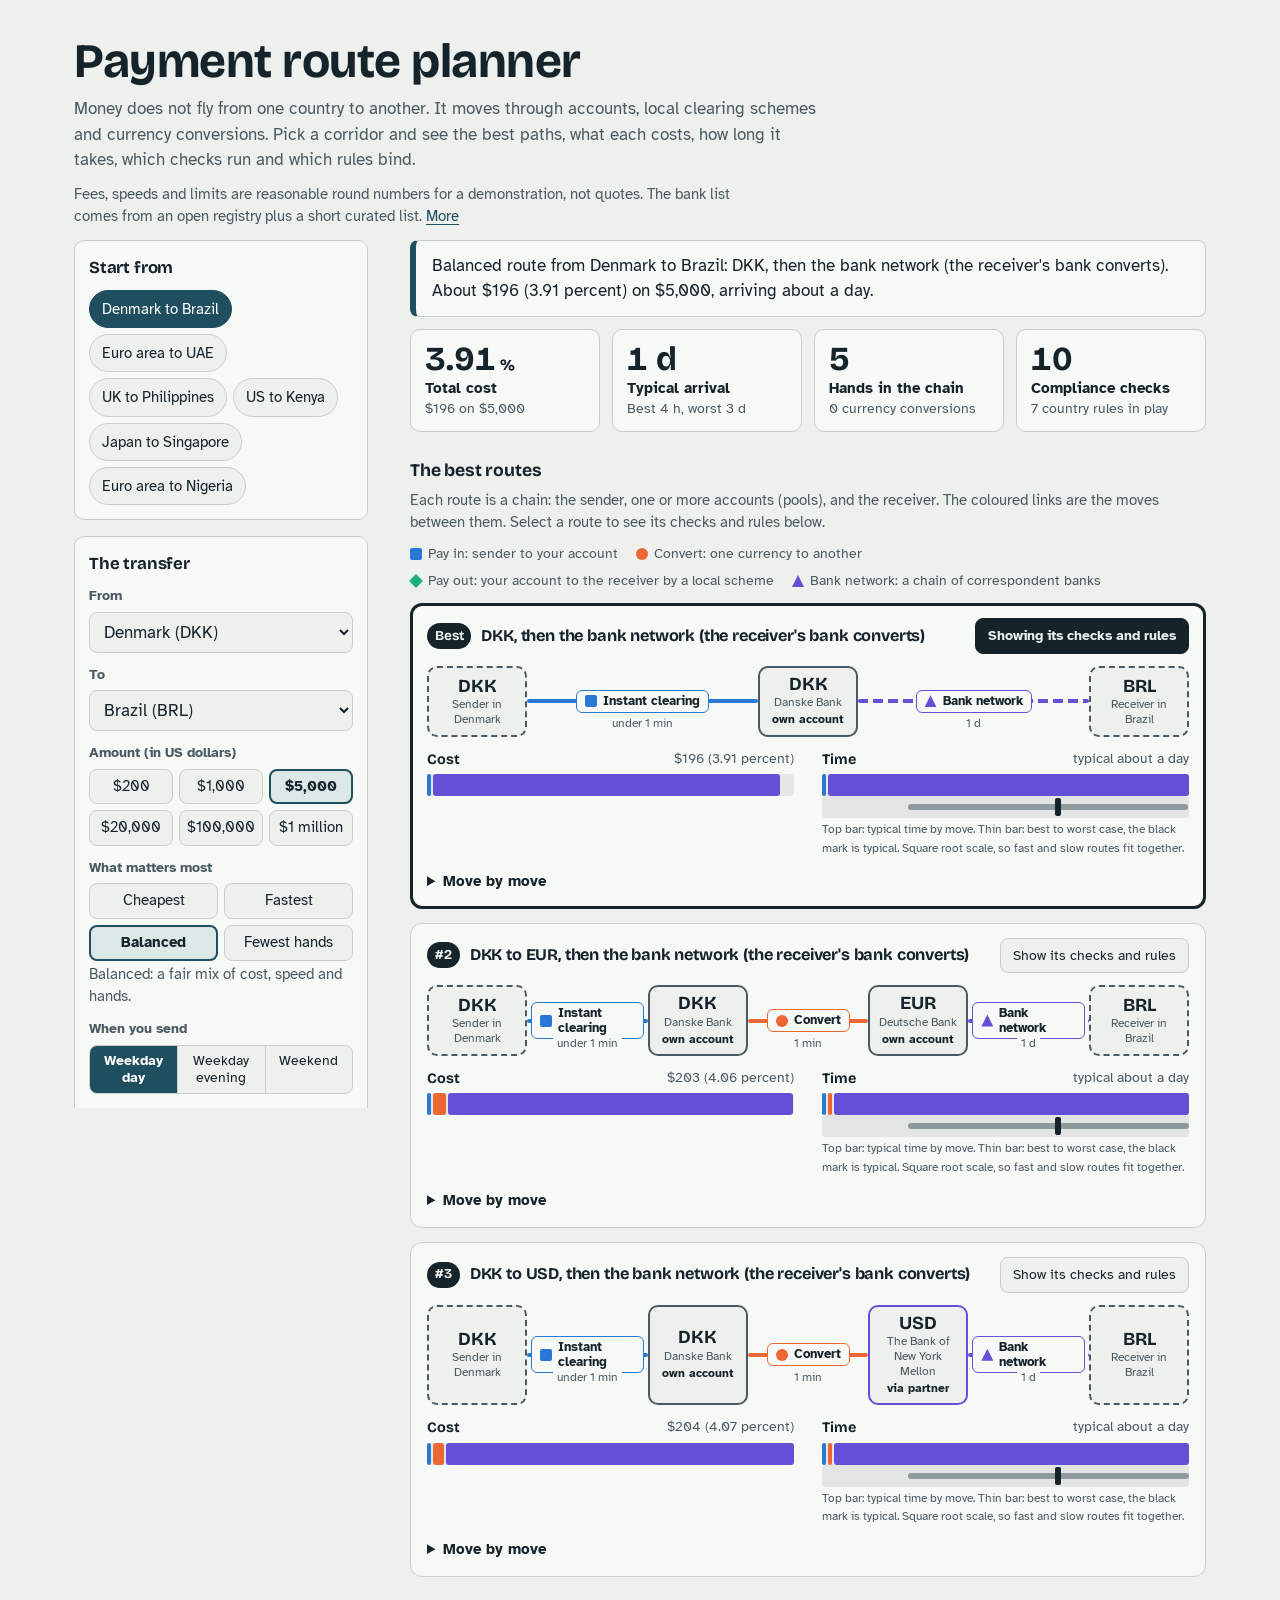
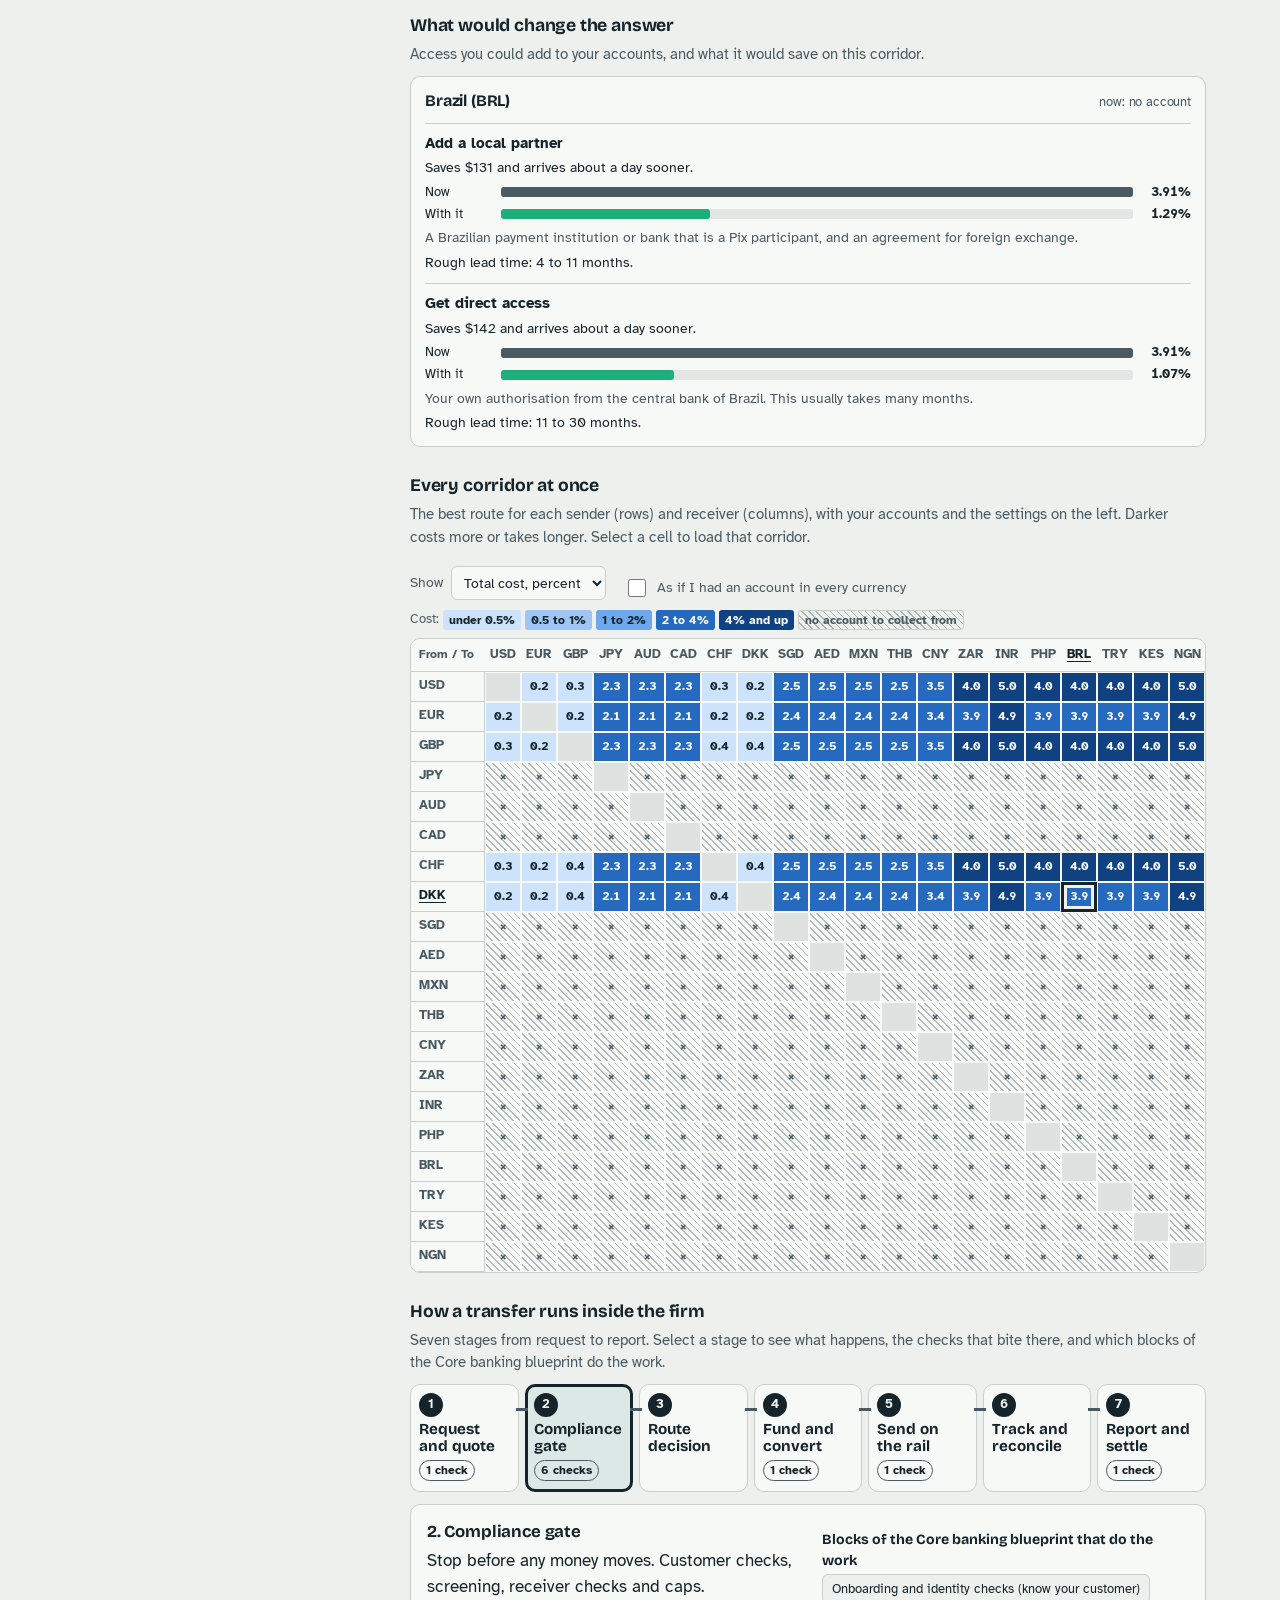
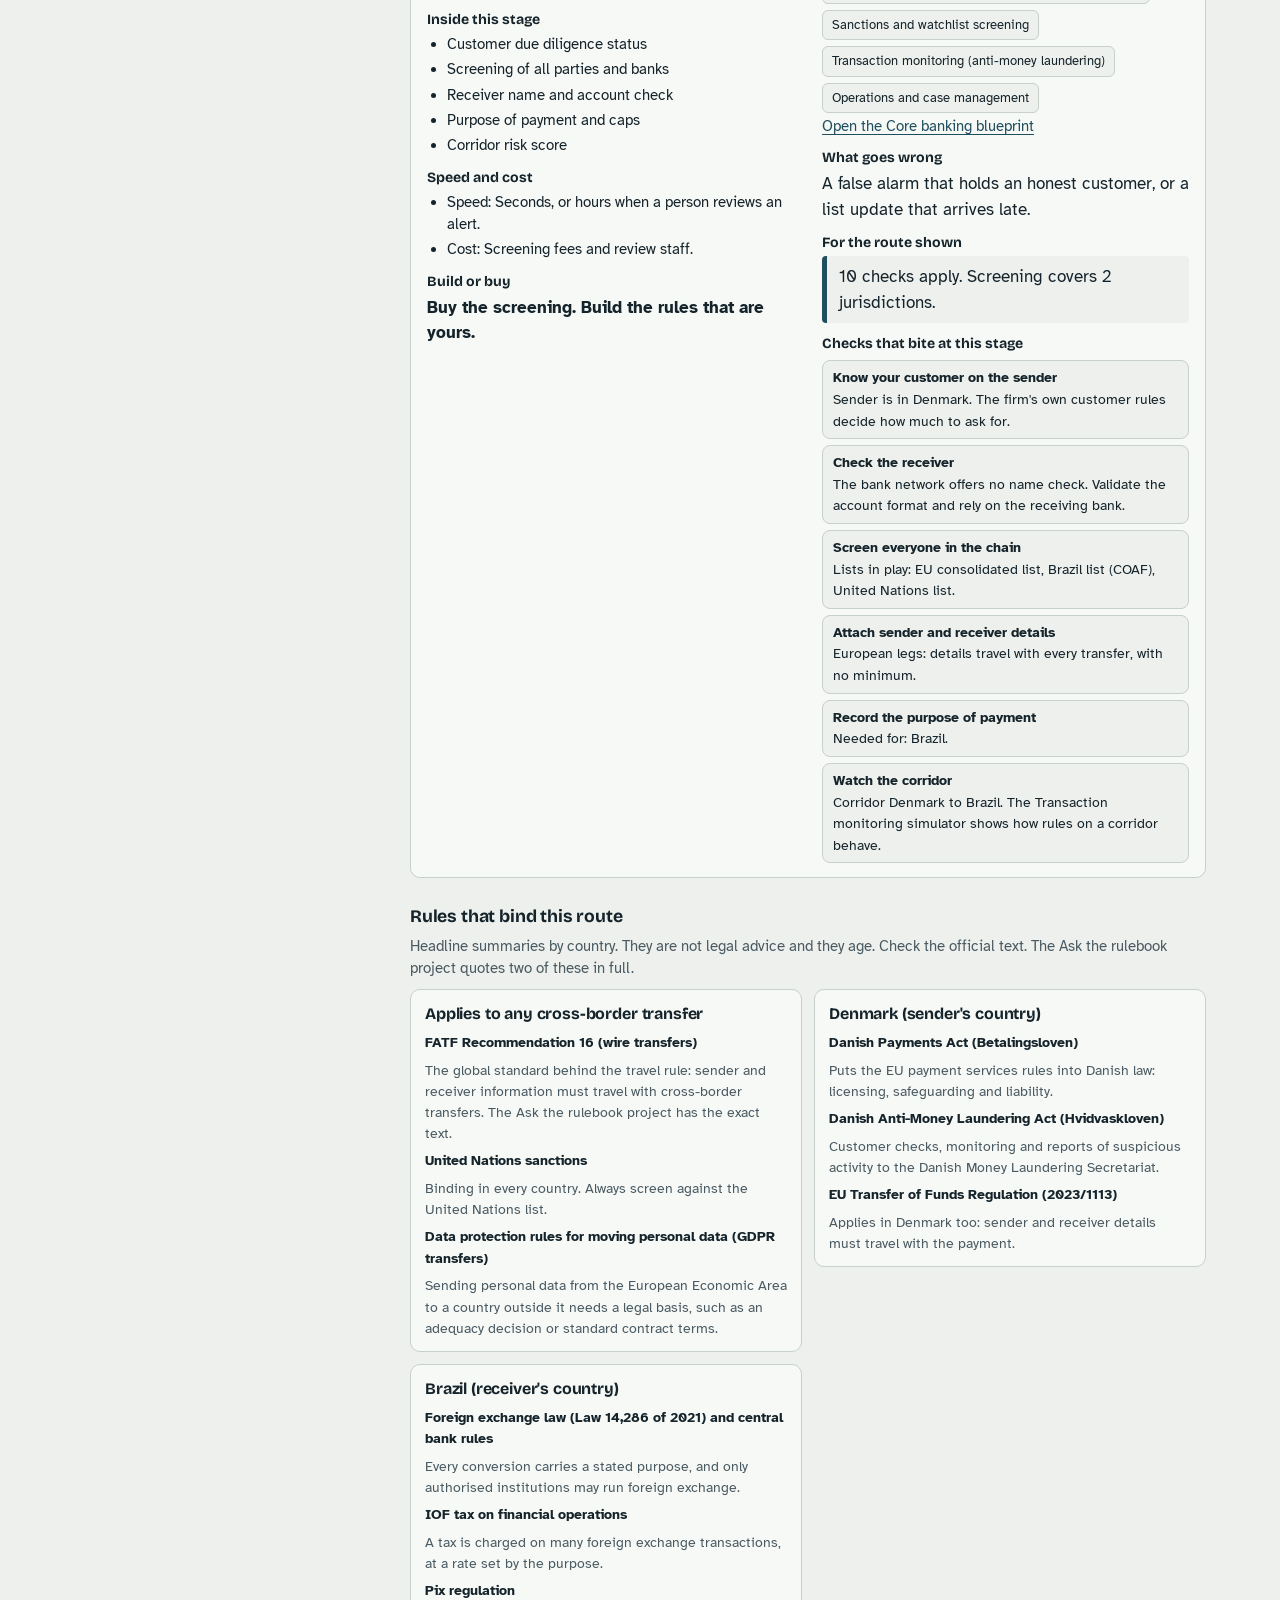
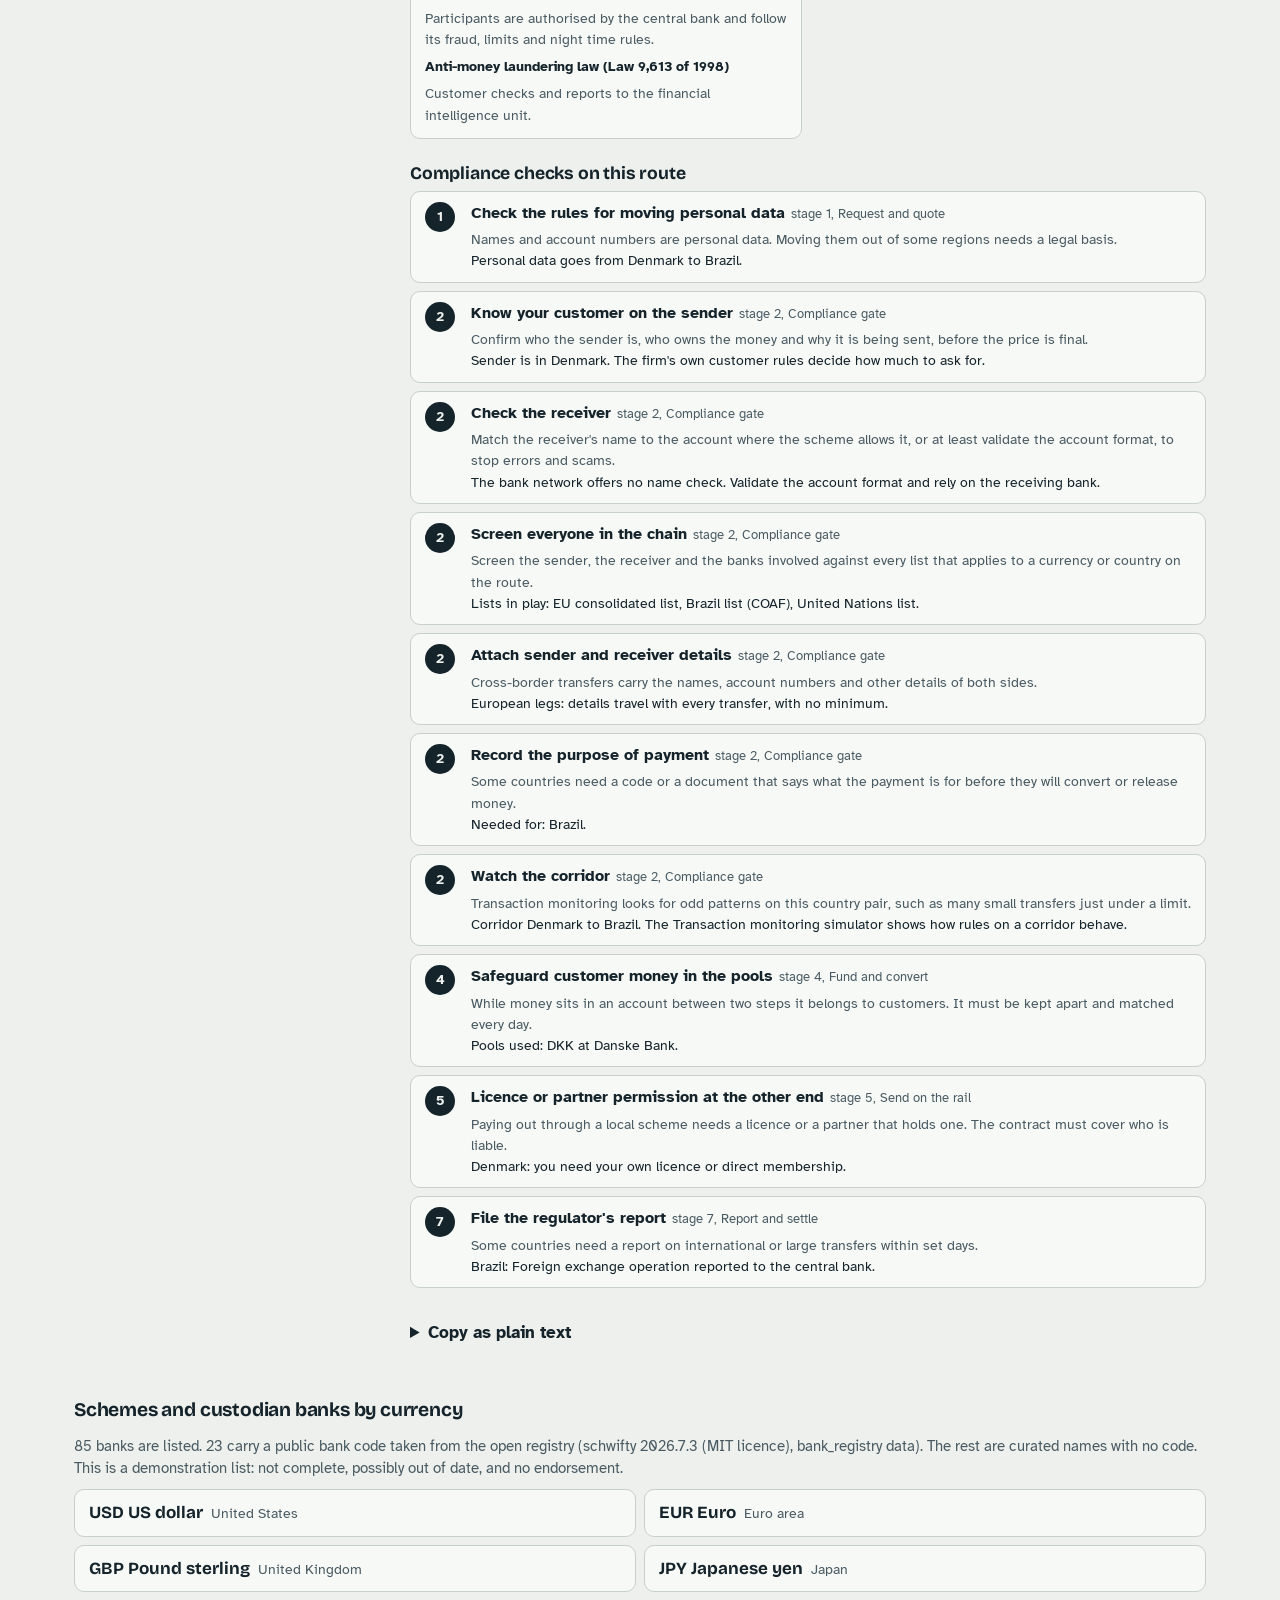
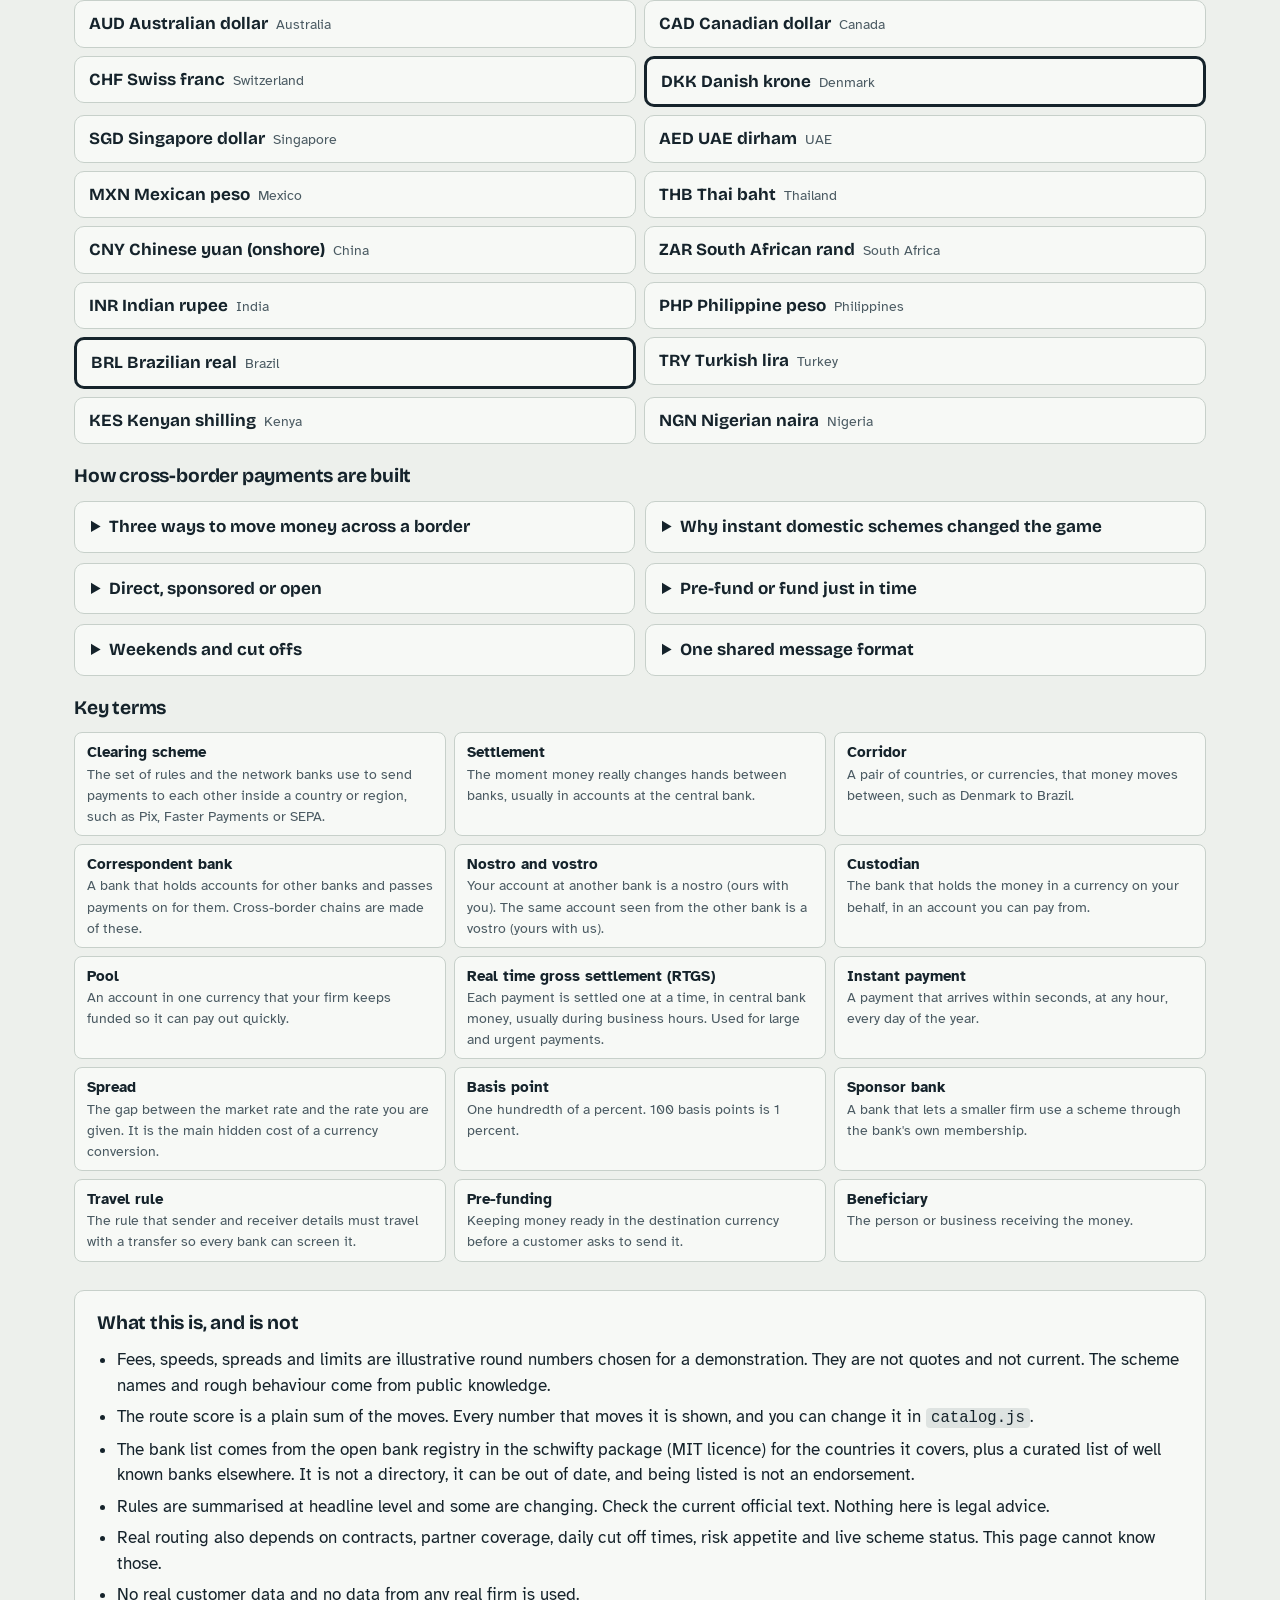
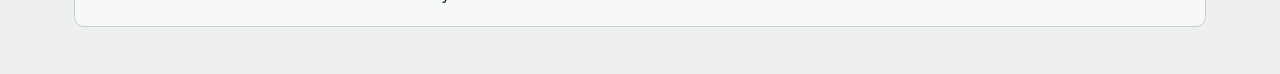
==== payment-route-planner/index.html @ add9e985 "Add payment route planner" ====
<!doctype html>
<html lang="en">
<head>
  <meta charset="utf-8">
  <meta name="viewport" content="width=device-width, initial-scale=1">
  <title>Payment route planner</title>
  <meta name="description" content="Pick a sender country, a receiver country, an amount and what matters most. See the shortest paths through local clearing schemes, custodian banks and currency conversions, with cost, speed, the compliance checks and the rules that bind each route.">
  <link rel="preconnect" href="https://fonts.googleapis.com">
  <link rel="preconnect" href="https://fonts.gstatic.com" crossorigin>
  <link rel="stylesheet" href="https://fonts.googleapis.com/css2?family=Atkinson+Hyperlegible:wght@400;700&family=Bricolage+Grotesque:opsz,wght@12..96,500;12..96,700&display=swap">
  <link rel="stylesheet" href="styles.css">
</head>
<body>
  <a class="skip" href="#results-heading">Skip to the results</a>

  <header class="masthead">
    <h1>Payment route planner</h1>
    <p>Money does not fly from one country to another. It moves through accounts, local clearing schemes and currency conversions. Pick a corridor and see the best paths, what each costs, how long it takes, which checks run and which rules bind.</p>
    <p class="how">Fees, speeds and limits are reasonable round numbers for a demonstration, not quotes. The bank list comes from an open registry plus a short curated list. <a href="#about">More</a></p>
  </header>

  <div class="layout">
    <aside class="controls" aria-label="Your choices">
      <section class="group">
        <h2>Start from</h2>
        <div id="corridors" class="presets"></div>
      </section>
      <section class="group">
        <h2>The transfer</h2>
        <div id="transfer"></div>
      </section>
      <section class="group">
        <h2>Your accounts</h2>
        <p class="hint">Which currencies your firm can hold, and how it reaches each local scheme.</p>
        <div id="footprints" class="presets"></div>
        <p id="footprint-note" class="hint"></p>
        <details class="edit-modes">
          <summary>Change accounts one by one</summary>
          <div id="modes"></div>
        </details>
      </section>
    </aside>

    <main class="results">
      <h2 id="results-heading" class="sr-only">Results</h2>

      <section class="summary" aria-label="Summary">
        <p id="headline" class="headline" aria-live="polite"></p>
        <div id="kpis" class="kpis"></div>
      </section>

      <section aria-label="Routes">
        <h3>The best routes</h3>
        <p class="hint">Each route is a chain: the sender, one or more accounts (pools), and the receiver. The coloured links are the moves between them. Select a route to see its checks and rules below.</p>
        <div id="legend" class="legend"></div>
        <div id="routes" class="routes"></div>
        <div id="excluded" class="hint"></div>
      </section>

      <section aria-label="What would change the answer">
        <h3>What would change the answer</h3>
        <p class="hint">Access you could add to your accounts, and what it would save on this corridor.</p>
        <div id="acquire" class="acquire"></div>
      </section>

      <section aria-label="Corridor heat map">
        <div class="heat-head">
          <div>
            <h3>Every corridor at once</h3>
            <p class="hint">The best route for each sender (rows) and receiver (columns), with your accounts and the settings on the left. Darker costs more or takes longer. Select a cell to load that corridor.</p>
          </div>
          <div class="heat-ctl">
            <label class="sortbox">Show
              <select id="metric">
                <option value="cost">Total cost, percent</option>
                <option value="time">Typical time</option>
              </select>
            </label>
            <label class="sortbox"><input type="checkbox" id="mx-all"> As if I had an account in every currency</label>
          </div>
        </div>
        <div class="ramp-legend" id="ramp-legend"></div>
        <div class="scroll"><table id="matrix" class="heat matrix"></table></div>
      </section>

      <section aria-label="Transfer flow blueprint">
        <h3>How a transfer runs inside the firm</h3>
        <p class="hint">Seven stages from request to report. Select a stage to see what happens, the checks that bite there, and which blocks of the Core banking blueprint do the work.</p>
        <div id="stages" class="stages"></div>
        <div id="stage-detail" class="stage-detail" aria-live="polite"></div>
      </section>

      <section aria-label="Rules and checks">
        <h3>Rules that bind this route</h3>
        <p class="hint">Headline summaries by country. They are not legal advice and they age. Check the official text. The Ask the rulebook project quotes two of these in full.</p>
        <div id="rules" class="rules"></div>
        <h3 class="spaced">Compliance checks on this route</h3>
        <div id="checks" class="checks"></div>
      </section>

      <section aria-label="Plain text version">
        <details class="export">
          <summary>Copy as plain text</summary>
          <textarea id="export" readonly rows="14" aria-label="Plain text version of the route"></textarea>
          <p><button id="copy" type="button">Copy</button> <span id="copy-status" role="status"></span></p>
        </details>
      </section>
    </main>
  </div>

  <section class="notes wrapper" aria-label="Reference">
    <h2>Schemes and custodian banks by currency</h2>
    <p class="hint" id="dir-hint"></p>
    <div id="directory" class="directory"></div>
    <h2>How cross-border payments are built</h2>
    <div id="notes" class="note-grid"></div>
    <h2>Key terms</h2>
    <dl id="glossary" class="glossary"></dl>
  </section>

  <section id="about" class="about wrapper" aria-label="About this page">
    <h2>What this is, and is not</h2>
    <ul>
      <li>Fees, speeds, spreads and limits are illustrative round numbers chosen for a demonstration. They are not quotes and not current. The scheme names and rough behaviour come from public knowledge.</li>
      <li>The route score is a plain sum of the moves. Every number that moves it is shown, and you can change it in <code>catalog.js</code>.</li>
      <li>The bank list comes from the open bank registry in the schwifty package (MIT licence) for the countries it covers, plus a curated list of well known banks elsewhere. It is not a directory, it can be out of date, and being listed is not an endorsement.</li>
      <li>Rules are summarised at headline level and some are changing. Check the current official text. Nothing here is legal advice.</li>
      <li>Real routing also depends on contracts, partner coverage, daily cut off times, risk appetite and live scheme status. This page cannot know those.</li>
      <li>No real customer data and no data from any real firm is used.</li>
    </ul>
  </section>

  <div id="tip" class="tip" role="tooltip" hidden></div>

  <script src="catalog.js"></script>
  <script src="banks.js"></script>
  <script src="router.js"></script>
  <script src="app.js"></script>
</body>
</html>
---- payment-route-planner/styles.css ----
:root {
  --paper: #edf0ec; --panel: #f7f9f6; --ink: #15232b; --ink-soft: #4a5a62; --rule: #c7d0ca;
  --accent: #1f4e5f; --accent-ink: #ffffff; --accent-tint: #dbe8e6; --focus: #0b5fff;
  /* the four kinds of move: the first, second, third and seventh slots of the reference palette */
  --l-in: #2a78d6; --l-fx: #eb6834; --l-out: #1baf7a; --l-swift: #6250d6;
  /* heat map: one blue ramp, with the text colour that reads on each step */
  --h0: transparent; --h1: #cde2fb; --h2: #9ec5f4; --h3: #6da7ec; --h4: #256abf; --h5: #104281;
  --on-h0: #4a5a62; --on-h1: #15232b; --on-h2: #15232b; --on-h3: #15232b; --on-h4: #ffffff; --on-h5: #ffffff;
  --font-head: "Bricolage Grotesque", "Segoe UI", system-ui, sans-serif;
  --font-body: "Atkinson Hyperlegible", "Segoe UI", system-ui, sans-serif;
  color-scheme: light dark;
}
@media (prefers-color-scheme: dark) {
  :root {
    --paper: #0f1a20; --panel: #16252d; --ink: #e6ede9; --ink-soft: #a5b4ba; --rule: #2c3f48;
    --accent: #7fc4d8; --accent-ink: #0f1a20; --accent-tint: #1d3640; --focus: #8db4ff;
    --l-in: #3987e5; --l-fx: #d95926; --l-out: #199e70; --l-swift: #9085e9;
    --h1: #0d366b; --h2: #184f95; --h3: #256abf; --h4: #3987e5; --h5: #6da7ec;
    --on-h0: #a5b4ba; --on-h1: #e6ede9; --on-h2: #e6ede9; --on-h3: #ffffff; --on-h4: #0f1a20; --on-h5: #0f1a20;
  }
}
* { box-sizing: border-box; }
html { -webkit-text-size-adjust: 100%; }
body { margin: 0; background: var(--paper); color: var(--ink); font-family: var(--font-body); font-size: 1.0625rem; line-height: 1.5; }
h1, h2, h3, h4 { font-family: var(--font-head); font-weight: 700; margin: 0; letter-spacing: -0.01em; }
h2 { font-size: 1.2rem; margin-bottom: 10px; }
h3 { font-size: 1.1rem; margin-bottom: 4px; }
h3.spaced { margin-top: 22px; }
h4 { font-size: 0.95rem; margin: 14px 0 4px; }
p { margin: 0; }
a { color: var(--accent); text-underline-offset: 3px; }
code { font-size: 0.92em; background: color-mix(in srgb, var(--ink-soft) 14%, transparent); padding: 1px 5px; border-radius: 4px; }
:focus-visible { outline: 3px solid var(--focus); outline-offset: 2px; }
.skip { position: absolute; left: 16px; top: -48px; background: var(--ink); color: var(--paper); padding: 8px 14px; border-radius: 4px; z-index: 20; }
.skip:focus { top: 12px; }
.sr-only { position: absolute; width: 1px; height: 1px; margin: -1px; padding: 0; overflow: hidden; clip: rect(0 0 0 0); white-space: nowrap; border: 0; }
.hint { color: var(--ink-soft); font-size: 0.93rem; margin: 2px 0 10px; }
button, select, input { font: inherit; }
button { cursor: pointer; }

.masthead { max-width: 1180px; margin: 0 auto; padding: 36px 24px 12px; }
.masthead h1 { font-size: clamp(2rem, 4.4vw, 3rem); line-height: 1.05; }
.masthead p { margin-top: 10px; max-width: 68ch; color: var(--ink-soft); }
.masthead .how { font-size: 0.93rem; }

.layout { max-width: 1180px; margin: 0 auto; padding: 0 24px 24px; display: grid; gap: 24px 36px; grid-template-columns: minmax(0, 1fr); }
@media (min-width: 980px) {
  .layout { grid-template-columns: 300px minmax(0, 1fr); align-items: start; }
  .controls { position: sticky; top: 16px; max-height: calc(100vh - 32px); overflow: auto; padding-right: 6px; }
}
.controls { display: grid; gap: 16px; }
.group { background: var(--panel); border: 1px solid var(--rule); border-radius: 10px; padding: 14px; }
.group h2 { font-size: 1.05rem; }

/* ---------- controls ---------- */
.presets { display: flex; flex-wrap: wrap; gap: 6px; }
.preset { padding: 7px 12px; border: 1px solid var(--rule); border-radius: 999px; background: var(--paper); color: var(--ink); font-size: 0.93rem; }
.preset:hover { border-color: var(--accent); }
.preset[aria-pressed="true"] { background: var(--accent); color: var(--accent-ink); border-color: var(--accent); }
.ctl-label { font-size: 0.85rem; font-weight: 700; color: var(--ink-soft); margin: 12px 0 5px; display: block; }
.ctl-label:first-child { margin-top: 0; }
.field { width: 100%; padding: 8px 10px; border: 1px solid var(--rule); border-radius: 8px; background: var(--paper); color: var(--ink); }
.tiles { display: grid; grid-template-columns: repeat(3, minmax(0, 1fr)); gap: 6px; }
.tiles.two { grid-template-columns: repeat(2, minmax(0, 1fr)); }
.tile { padding: 8px 6px; border: 1px solid var(--rule); border-radius: 8px; background: var(--paper); color: var(--ink); text-align: center; font-size: 0.92rem; line-height: 1.2; }
.tile:hover { border-color: var(--accent); }
.tile[aria-pressed="true"] { background: var(--accent-tint); border: 2px solid var(--accent); padding: 7px 5px; font-weight: 700; }
.seg { display: grid; grid-auto-flow: column; grid-auto-columns: 1fr; border: 1px solid var(--rule); border-radius: 8px; overflow: hidden; background: var(--paper); }
.seg label { position: relative; }
.seg input { position: absolute; opacity: 0; inset: 0; margin: 0; cursor: pointer; }
.seg span { display: block; padding: 7px 4px; text-align: center; font-size: 0.88rem; line-height: 1.2; border-left: 1px solid var(--rule); height: 100%; }
.seg label:first-child span { border-left: 0; }
.seg input:checked + span { background: var(--accent); color: var(--accent-ink); font-weight: 700; }
.seg input:focus-visible + span { outline: 3px solid var(--focus); outline-offset: -3px; }
.edit-modes { margin-top: 10px; }
.edit-modes summary { cursor: pointer; font-weight: 700; font-size: 0.92rem; padding: 4px 0; }
.moderow { display: grid; grid-template-columns: 52px minmax(0, 1fr); gap: 8px; align-items: center; margin-top: 6px; }
.moderow b { font-size: 0.9rem; }
.moderow .seg span { padding: 5px 2px; font-size: 0.8rem; }

/* ---------- summary ---------- */
.results { display: grid; gap: 26px; min-width: 0; grid-template-columns: minmax(0, 1fr); }
.headline { background: var(--panel); border: 1px solid var(--rule); border-left: 6px solid var(--accent); border-radius: 8px; padding: 12px 16px; }
.kpis { display: grid; gap: 12px; margin-top: 12px; grid-template-columns: repeat(2, minmax(0, 1fr)); }
@media (min-width: 760px) { .kpis { grid-template-columns: repeat(4, minmax(0, 1fr)); } }
.kpi { background: var(--panel); border: 1px solid var(--rule); border-radius: 10px; padding: 12px 14px; min-width: 0; }
.kpi .big { font-family: var(--font-head); font-weight: 700; font-size: 2.1rem; line-height: 1.05; font-variant-numeric: tabular-nums; overflow-wrap: anywhere; }
.kpi .big small { font-size: 0.95rem; font-weight: 700; }
.kpi .lab { font-weight: 700; font-size: 0.92rem; }
.kpi .sub { color: var(--ink-soft); font-size: 0.85rem; }

/* ---------- shapes and legend ---------- */
.shape { display: inline-block; width: 12px; height: 12px; flex: none; background: var(--rc); }
.k-payin { --rc: var(--l-in); } .k-payin .shape { border-radius: 2px; }
.k-fx { --rc: var(--l-fx); } .k-fx .shape { border-radius: 50%; }
.k-payout { --rc: var(--l-out); } .k-payout .shape { transform: rotate(45deg) scale(0.82); }
.k-swift { --rc: var(--l-swift); } .k-swift .shape { clip-path: polygon(50% 0, 100% 100%, 0 100%); }
.legend { display: flex; flex-wrap: wrap; gap: 6px 18px; font-size: 0.88rem; color: var(--ink-soft); margin-bottom: 12px; }
.legend span { display: inline-flex; align-items: center; gap: 6px; }

/* ---------- route cards ---------- */
.routes { display: grid; gap: 14px; }
.route { background: var(--panel); border: 1px solid var(--rule); border-radius: 12px; padding: 14px 16px 16px; display: grid; gap: 12px; min-width: 0; }
.route[data-sel="true"] { border: 3px solid var(--ink); padding: 12px 14px 14px; }
.route-head { display: flex; flex-wrap: wrap; gap: 8px 12px; align-items: center; justify-content: space-between; }
.route-head h4 { margin: 0; font-size: 1.02rem; display: flex; align-items: center; gap: 10px; flex-wrap: wrap; }
.rank { display: inline-grid; place-items: center; min-width: 26px; height: 26px; padding: 0 8px; border-radius: 13px; background: var(--ink); color: var(--paper); font-size: 0.85rem; font-weight: 700; }
.pick { padding: 6px 12px; border: 1px solid var(--rule); border-radius: 8px; background: var(--paper); color: var(--ink); font-size: 0.9rem; }
.pick[aria-pressed="true"] { background: var(--ink); color: var(--paper); border-color: var(--ink); font-weight: 700; }

.chain { list-style: none; margin: 0; padding: 0; display: flex; align-items: stretch; gap: 0; }
.chain > li { min-width: 0; }
.node { flex: none; width: 100px; border: 2px solid var(--ink-soft); border-radius: 10px; background: var(--paper); padding: 6px 8px; display: grid; gap: 1px; align-content: center; text-align: center; }
.node b { font-family: var(--font-head); font-size: 1.15rem; line-height: 1.1; }
.node span { font-size: 0.78rem; color: var(--ink-soft); line-height: 1.2; overflow-wrap: anywhere; }
.node em { font-style: normal; font-size: 0.72rem; font-weight: 700; }
.node.end { border-style: dashed; }
.node.hold.partner { border-color: var(--l-swift); }
.link { flex: 1 1 0; min-width: 104px; display: grid; align-content: center; justify-items: center; gap: 2px; padding: 0 4px; position: relative; text-align: center; }
.link::before { content: ""; position: absolute; left: 0; right: 0; top: 50%; height: 4px; margin-top: -2px; background: var(--rc); border-radius: 2px; }
.link .tag { position: relative; z-index: 1; display: inline-flex; align-items: center; gap: 6px; padding: 3px 8px; border-radius: 6px; font-size: 0.8rem; font-weight: 700; line-height: 1.15; border: 1px solid var(--rc); background: var(--panel); max-width: 100%; text-align: left; }
.link .when { position: absolute; z-index: 1; top: calc(50% + 14px); font-size: 0.74rem; color: var(--ink-soft); background: var(--panel); padding: 0 4px; border-radius: 3px; white-space: nowrap; }
.chain.dense .node { width: 84px; padding: 6px 3px; }
.chain.dense .node b { font-size: 1.05rem; }
.chain.dense .link { min-width: 84px; padding: 0 2px; }
.chain.dense .link .tag { font-size: 0.72rem; padding: 3px 5px; gap: 4px; }
.link.k-swift::before { background: repeating-linear-gradient(90deg, var(--rc) 0 10px, transparent 10px 15px); }
@media (max-width: 760px) {
  .chain { flex-direction: column; align-items: stretch; }
  .node { width: auto; }
  .link { min-height: 56px; padding: 6px 0; }
  .link::before { left: 50%; right: auto; top: 0; bottom: 0; width: 4px; height: auto; margin: 0 0 0 -2px; }
  .link.k-swift::before { background: repeating-linear-gradient(180deg, var(--rc) 0 10px, transparent 10px 15px); }
  .link .when { position: relative; top: auto; margin-top: 2px; }
}

.measures { display: grid; gap: 12px 28px; grid-template-columns: minmax(0, 1fr); }
@media (min-width: 760px) { .measures { grid-template-columns: minmax(0, 1fr) minmax(0, 1fr); } }
.measure h5 { margin: 0 0 4px; font-family: var(--font-head); font-size: 0.9rem; display: flex; justify-content: space-between; gap: 8px; flex-wrap: wrap; }
.measure h5 span { font-family: var(--font-body); font-weight: 400; color: var(--ink-soft); font-size: 0.85rem; }
.stack { display: flex; gap: 2px; height: 22px; }
.stack i { display: block; min-width: 4px; background: var(--rc); border-radius: 3px; }
.stack-wrap { background: color-mix(in srgb, var(--ink-soft) 12%, transparent); border-radius: 4px; padding: 0; }
.range { position: relative; height: 22px; background: color-mix(in srgb, var(--ink-soft) 12%, transparent); border-radius: 4px; }
.range .span { position: absolute; top: 8px; height: 6px; border-radius: 3px; background: color-mix(in srgb, var(--ink-soft) 55%, transparent); }
.range .typ { position: absolute; top: 2px; width: 6px; height: 18px; margin-left: -3px; border-radius: 2px; background: var(--ink); }
.scale-note { font-size: 0.78rem; color: var(--ink-soft); margin-top: 2px; }
.tips { margin: 0; font-size: 0.92rem; color: var(--ink); padding: 8px 12px; border-left: 5px solid var(--l-out); background: var(--paper); border-radius: 4px; }
.route details summary { cursor: pointer; font-weight: 700; font-size: 0.92rem; }
table.legs { border-collapse: collapse; width: 100%; font-size: 0.9rem; margin-top: 8px; }
table.legs th { text-align: left; font-size: 0.78rem; color: var(--ink-soft); padding: 4px 8px 4px 0; border-bottom: 1px solid var(--rule); }
table.legs td { padding: 6px 8px 6px 0; border-bottom: 1px solid var(--rule); vertical-align: top; }
table.legs td.n { text-align: right; font-variant-numeric: tabular-nums; white-space: nowrap; }
.legs-wrap { overflow-x: auto; }

/* ---------- acquire ---------- */
.acquire { display: grid; gap: 12px; }
@media (min-width: 700px) { .acquire { grid-template-columns: repeat(auto-fit, minmax(290px, 1fr)); align-items: start; } }
.acq { background: var(--panel); border: 1px solid var(--rule); border-radius: 10px; padding: 12px 14px; display: grid; gap: 10px; min-width: 0; }
.acq h4 { margin: 0; font-size: 1rem; display: flex; gap: 8px; align-items: baseline; justify-content: space-between; flex-wrap: wrap; }
.acq h4 small { font-family: var(--font-body); font-weight: 400; color: var(--ink-soft); font-size: 0.82rem; }
.opt { border-top: 1px solid var(--rule); padding-top: 8px; display: grid; gap: 4px; }
.opt .what { font-weight: 700; font-size: 0.93rem; }
.opt .need { font-size: 0.86rem; color: var(--ink-soft); }
.opt .when-lead { font-size: 0.86rem; }
.vs-bars { display: grid; gap: 3px; }
.vs-bars div { display: grid; grid-template-columns: 70px minmax(0, 1fr) 52px; gap: 6px; align-items: center; font-size: 0.8rem; }
.vs-bars .t { display: block; height: 10px; background: color-mix(in srgb, var(--ink-soft) 12%, transparent); border-radius: 3px; }
.vs-bars .f { display: block; height: 100%; border-radius: 3px; background: var(--ink-soft); min-width: 3px; }
.vs-bars .f.new { background: var(--l-out); }
.vs-bars b { font-variant-numeric: tabular-nums; text-align: right; }
.acq-none { color: var(--ink-soft); }

/* ---------- matrix heat map ---------- */
.heat-head { display: flex; flex-wrap: wrap; justify-content: space-between; align-items: end; gap: 8px 16px; }
.heat-ctl { display: flex; flex-wrap: wrap; gap: 0 18px; align-items: end; }
.sortbox { font-size: 0.9rem; color: var(--ink-soft); display: flex; align-items: center; gap: 8px; margin-bottom: 10px; }
.sortbox input { width: 18px; height: 18px; accent-color: var(--accent); }
.sortbox select { padding: 6px 8px; border: 1px solid var(--rule); border-radius: 6px; background: var(--panel); color: var(--ink); }
.ramp-legend { display: flex; align-items: center; gap: 4px; font-size: 0.82rem; color: var(--ink-soft); margin-bottom: 8px; flex-wrap: wrap; }
.ramp-legend i { display: inline-flex; min-width: 54px; height: 20px; padding: 0 6px; border-radius: 3px; align-items: center; justify-content: center; font-style: normal; font-weight: 700; font-size: 0.76rem; }
.ramp-legend i.r1 { background: var(--h1); color: var(--on-h1); } .ramp-legend i.r2 { background: var(--h2); color: var(--on-h2); }
.ramp-legend i.r3 { background: var(--h3); color: var(--on-h3); } .ramp-legend i.r4 { background: var(--h4); color: var(--on-h4); }
.ramp-legend i.r5 { background: var(--h5); color: var(--on-h5); }
.ramp-legend i.na { background: repeating-linear-gradient(45deg, transparent 0 4px, color-mix(in srgb, var(--ink-soft) 40%, transparent) 4px 5px); border: 1px solid var(--rule); color: var(--ink-soft); }
.scroll { overflow-x: auto; border: 1px solid var(--rule); border-radius: 10px; background: var(--panel); }
table.heat { border-collapse: separate; border-spacing: 0; width: 100%; font-size: 0.82rem; }
table.matrix th { padding: 6px 2px; font-weight: 700; color: var(--ink-soft); text-align: center; background: var(--panel); border-bottom: 1px solid var(--rule); position: sticky; top: 0; z-index: 2; }
table.matrix th.corner { text-align: left; padding-left: 8px; font-size: 0.72rem; left: 0; z-index: 3; min-width: 70px; }
table.matrix th.row { position: sticky; left: 0; z-index: 1; text-align: left; padding: 0 8px; border-bottom: 1px solid var(--rule); border-right: 1px solid var(--rule); top: auto; }
table.matrix th.on, table.matrix th.row.on { color: var(--ink); text-decoration: underline; text-underline-offset: 3px; }
.mcell { width: 36px; min-width: 36px; height: 30px; padding: 0; text-align: center; font-weight: 700; font-variant-numeric: tabular-nums; border: 1px solid var(--panel); cursor: pointer; font-size: 0.78rem; }
.mcell.r1 { background: var(--h1); color: var(--on-h1); } .mcell.r2 { background: var(--h2); color: var(--on-h2); }
.mcell.r3 { background: var(--h3); color: var(--on-h3); } .mcell.r4 { background: var(--h4); color: var(--on-h4); }
.mcell.r5 { background: var(--h5); color: var(--on-h5); }
.mcell.na { background: repeating-linear-gradient(45deg, transparent 0 4px, color-mix(in srgb, var(--ink-soft) 40%, transparent) 4px 5px); color: var(--ink-soft); cursor: pointer; }
.mcell.same { background: color-mix(in srgb, var(--ink-soft) 14%, transparent); cursor: default; }
.mcell:hover:not(.same) { outline: 2px solid var(--ink); outline-offset: -2px; }
.mcell.picked { outline: 3px solid var(--ink); outline-offset: -3px; box-shadow: inset 0 0 0 5px var(--paper); }

/* ---------- transfer flow ---------- */
.stages { list-style: none; margin: 0; padding: 0; display: grid; gap: 8px; grid-template-columns: repeat(2, minmax(0, 1fr)); position: relative; }
@media (min-width: 760px) { .stages { grid-template-columns: repeat(7, minmax(0, 1fr)); gap: 6px; } }
.stage { position: relative; }
@media (min-width: 760px) { .stage::after { content: ""; position: absolute; top: 24px; right: -9px; width: 12px; height: 3px; background: var(--ink-soft); z-index: 2; } .stage:last-child::after { display: none; } }
.stage button { width: 100%; height: 100%; text-align: left; padding: 8px 8px 10px; border: 1px solid var(--rule); border-radius: 10px; background: var(--panel); color: var(--ink); display: grid; gap: 4px; align-content: start; }
.stage button:hover { border-color: var(--accent); }
.stage button[aria-pressed="true"] { border: 3px solid var(--ink); padding: 6px 6px 8px; background: var(--accent-tint); }
.stage .n { width: 24px; height: 24px; border-radius: 50%; background: var(--ink); color: var(--paper); display: grid; place-items: center; font-weight: 700; font-size: 0.82rem; }
.stage b { font-family: var(--font-head); font-size: 0.95rem; line-height: 1.15; }
.stage .cnt { display: flex; gap: 4px; flex-wrap: wrap; }
.stage .cnt i { font-style: normal; font-size: 0.72rem; font-weight: 700; padding: 1px 6px; border-radius: 999px; border: 1px solid var(--ink-soft); }
.stage-detail { margin-top: 12px; background: var(--panel); border: 1px solid var(--rule); border-radius: 10px; padding: 14px 16px; display: grid; gap: 14px 28px; }
@media (min-width: 860px) { .stage-detail { grid-template-columns: minmax(0, 1fr) minmax(0, 1fr); } }
.stage-detail h4 { margin: 0 0 4px; font-size: 1.05rem; }
.stage-detail h5 { margin: 10px 0 3px; font-family: var(--font-head); font-size: 0.88rem; }
.stage-detail ul { margin: 0; padding-left: 20px; display: grid; gap: 3px; font-size: 0.93rem; }
.stage-detail .full { grid-column: 1 / -1; }
.forroute { padding: 8px 12px; border-left: 5px solid var(--accent); background: var(--paper); border-radius: 4px; }
.blocks { display: flex; flex-wrap: wrap; gap: 6px; }
.blk { display: inline-block; padding: 4px 9px; border-radius: 6px; border: 1px solid var(--rule); background: var(--paper); font-size: 0.84rem; }
.stance { font-weight: 700; }
.fails { color: var(--ink); }
.chk { margin-top: 6px; display: grid; gap: 6px; }
.chk div { font-size: 0.9rem; padding: 6px 10px; border: 1px solid var(--rule); border-radius: 8px; background: var(--paper); }
.chk b { display: block; }

/* ---------- rules and checks ---------- */
.rules { display: grid; gap: 12px; }
@media (min-width: 860px) { .rules { grid-template-columns: repeat(2, minmax(0, 1fr)); align-items: start; } }
.rule-card { background: var(--panel); border: 1px solid var(--rule); border-radius: 10px; padding: 12px 14px; }
.rule-card h4 { margin: 0 0 6px; font-size: 1rem; }
.rule-card dl { margin: 0; display: grid; gap: 6px; }
.rule-card dt { font-weight: 700; font-size: 0.9rem; }
.rule-card dd { margin: 0; color: var(--ink-soft); font-size: 0.88rem; }
.checks { display: grid; gap: 8px; }
.check { display: grid; grid-template-columns: 34px minmax(0, 1fr); gap: 4px 12px; background: var(--panel); border: 1px solid var(--rule); border-radius: 10px; padding: 10px 14px; }
.check .st { grid-row: 1 / span 2; width: 30px; height: 30px; border-radius: 50%; background: var(--ink); color: var(--paper); display: grid; place-items: center; font-weight: 700; font-size: 0.85rem; }
.check b { font-size: 0.97rem; }
.check .why { color: var(--ink-soft); font-size: 0.88rem; }
.check .detail { font-size: 0.9rem; }
.stagelab { font-weight: 400; color: var(--ink-soft); font-size: 0.8rem; margin-left: 6px; }

.export summary { cursor: pointer; font-weight: 700; padding: 6px 0; }
.export textarea { width: 100%; font: 0.9rem/1.45 ui-monospace, Menlo, Consolas, monospace; background: var(--panel); color: var(--ink); border: 1px solid var(--rule); border-radius: 8px; padding: 12px; }
.export button { padding: 8px 16px; border: 0; border-radius: 8px; background: var(--accent); color: var(--accent-ink); font-weight: 700; }

/* ---------- reference ---------- */
.wrapper { max-width: 1180px; margin: 0 auto; padding: 8px 24px 28px; }
.notes h2 { margin-top: 12px; }
.directory { display: grid; gap: 8px; margin-bottom: 18px; }
@media (min-width: 900px) { .directory { grid-template-columns: repeat(2, minmax(0, 1fr)); align-items: start; } }
details.cur { background: var(--panel); border: 1px solid var(--rule); border-radius: 10px; }
details.cur[data-focus="true"] { border: 3px solid var(--ink); }
details.cur summary { cursor: pointer; padding: 10px 14px; font-family: var(--font-head); font-weight: 700; display: flex; gap: 8px; align-items: baseline; flex-wrap: wrap; }
details.cur summary small { font-family: var(--font-body); font-weight: 400; color: var(--ink-soft); font-size: 0.85rem; }
.cur-body { padding: 0 14px 14px; display: grid; gap: 8px; }
.cur-body h5 { margin: 6px 0 2px; font-family: var(--font-head); font-size: 0.86rem; }
.banks { display: flex; flex-wrap: wrap; gap: 6px; }
.bank { display: inline-flex; gap: 6px; align-items: baseline; padding: 3px 8px; border-radius: 6px; border: 1px solid var(--rule); background: var(--paper); font-size: 0.84rem; }
.bank small { color: var(--ink-soft); font-size: 0.74rem; }
.bank.reg { border-color: var(--accent); }
.schemes { display: grid; gap: 6px; }
.scheme { display: grid; gap: 1px; padding: 6px 10px; border: 1px solid var(--rule); border-radius: 8px; background: var(--paper); font-size: 0.86rem; }
.scheme b { font-size: 0.9rem; }
.scheme .meta { color: var(--ink-soft); }
.kindtag { display: inline-block; padding: 0 6px; border-radius: 999px; border: 1px solid var(--ink-soft); font-size: 0.72rem; font-weight: 700; margin-right: 6px; }
.note-grid { display: grid; gap: 10px; margin-bottom: 18px; }
@media (min-width: 900px) { .note-grid { grid-template-columns: 1fr 1fr; align-items: start; } }
details.note { background: var(--panel); border: 1px solid var(--rule); border-radius: 10px; }
details.note summary { cursor: pointer; padding: 12px 16px; font-family: var(--font-head); font-weight: 700; }
details.note p { padding: 0 16px 14px; color: var(--ink-soft); font-size: 0.95rem; }
.glossary { display: grid; gap: 8px; margin: 8px 0 0; }
@media (min-width: 800px) { .glossary { grid-template-columns: 1fr 1fr 1fr; } }
.glossary div { background: var(--panel); border: 1px solid var(--rule); border-radius: 8px; padding: 8px 12px; }
.glossary dt { font-weight: 700; font-size: 0.93rem; }
.glossary dd { margin: 0; color: var(--ink-soft); font-size: 0.88rem; }
.about { background: var(--panel); border: 1px solid var(--rule); border-radius: 10px; margin: 0 auto 48px; max-width: 1132px; padding: 18px 22px; }
.about ul { margin: 0; padding-left: 20px; display: grid; gap: 6px; }
@media (max-width: 1179px) { .about { margin-left: 24px; margin-right: 24px; } }

/* ---------- tooltip ---------- */
.tip { position: fixed; z-index: 30; pointer-events: none; max-width: 270px; padding: 8px 10px; border-radius: 8px; background: var(--ink); color: var(--paper); font-size: 0.85rem; line-height: 1.3; box-shadow: 0 4px 14px rgba(0, 0, 0, 0.25); }
.tip strong { display: block; font-size: 1rem; }

@media (max-width: 640px) {
  .mcell { width: 36px; min-width: 36px; height: 30px; font-size: 0.7rem; }
  table.matrix th { font-size: 0.7rem; }
  table.matrix th.row, table.matrix th.corner { min-width: 44px; padding: 0 4px; }
  .vs-bars div { grid-template-columns: 60px minmax(0, 1fr) 46px; }
}
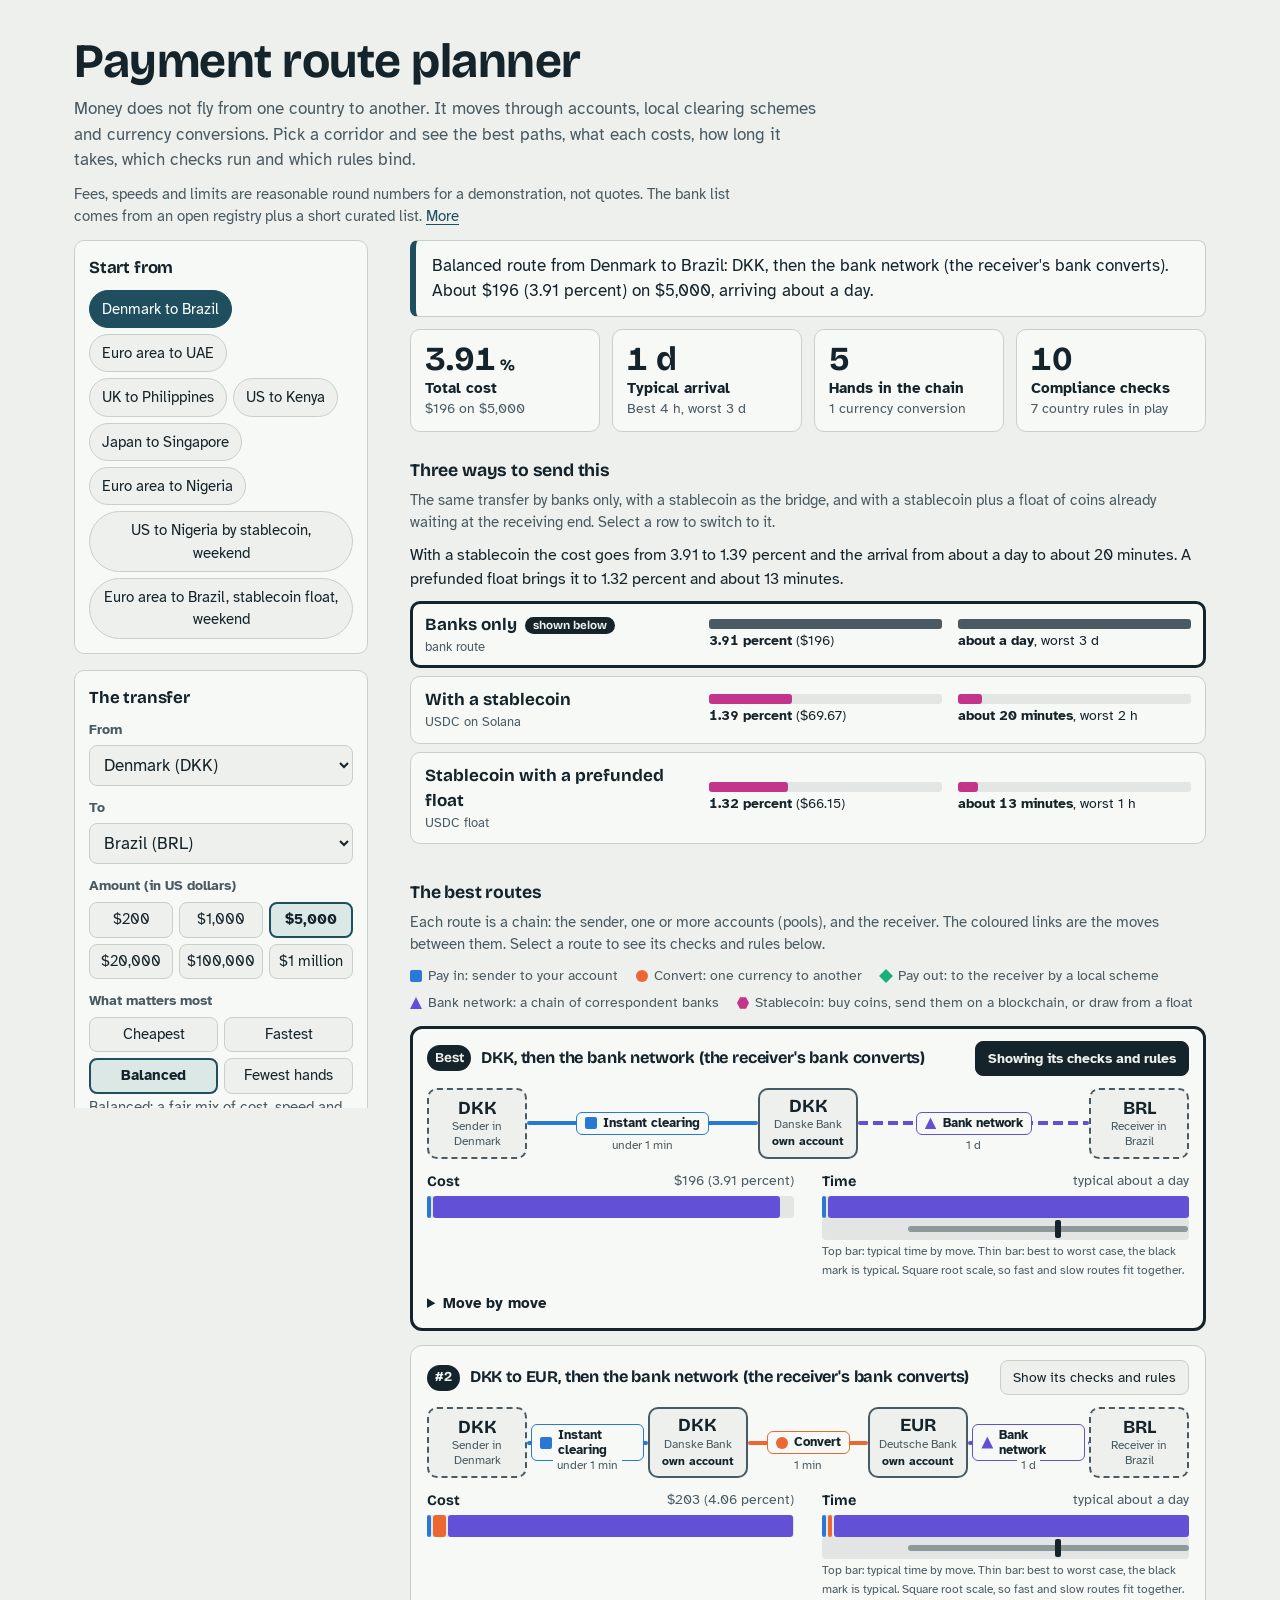
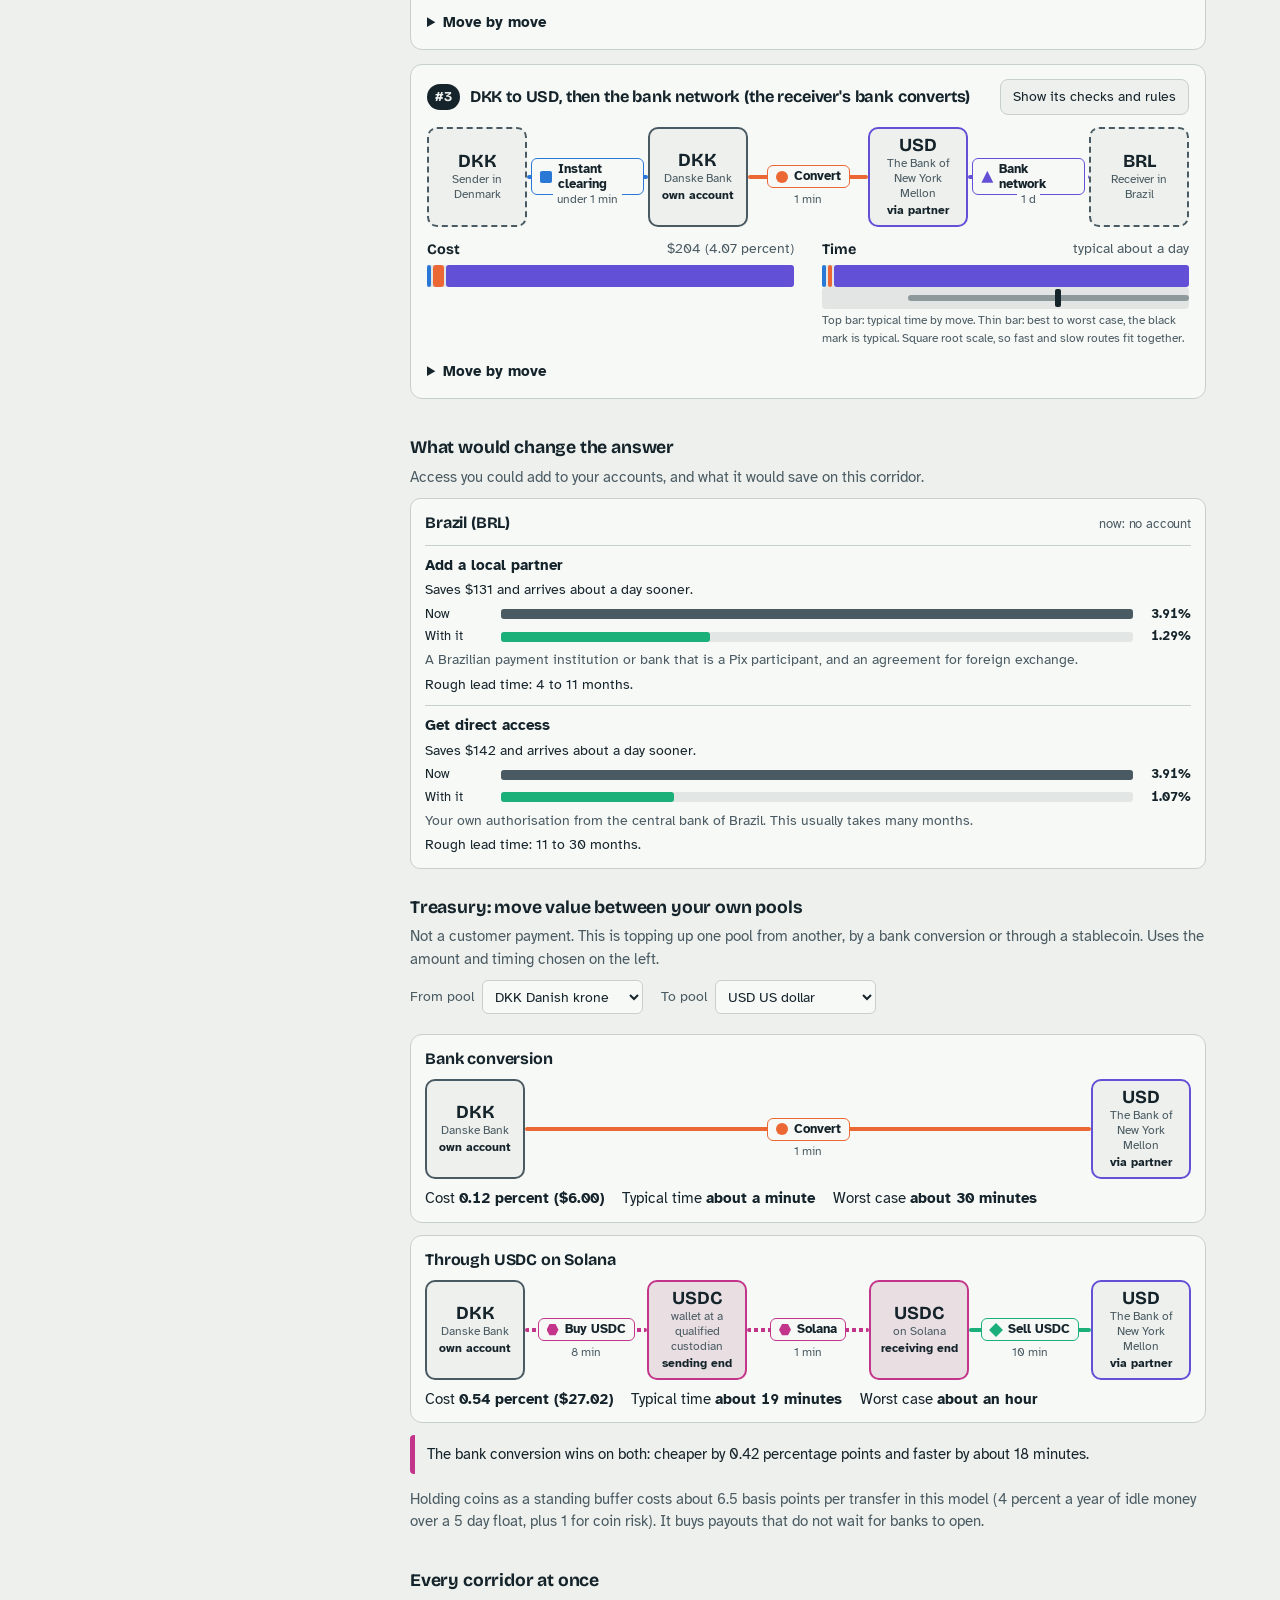
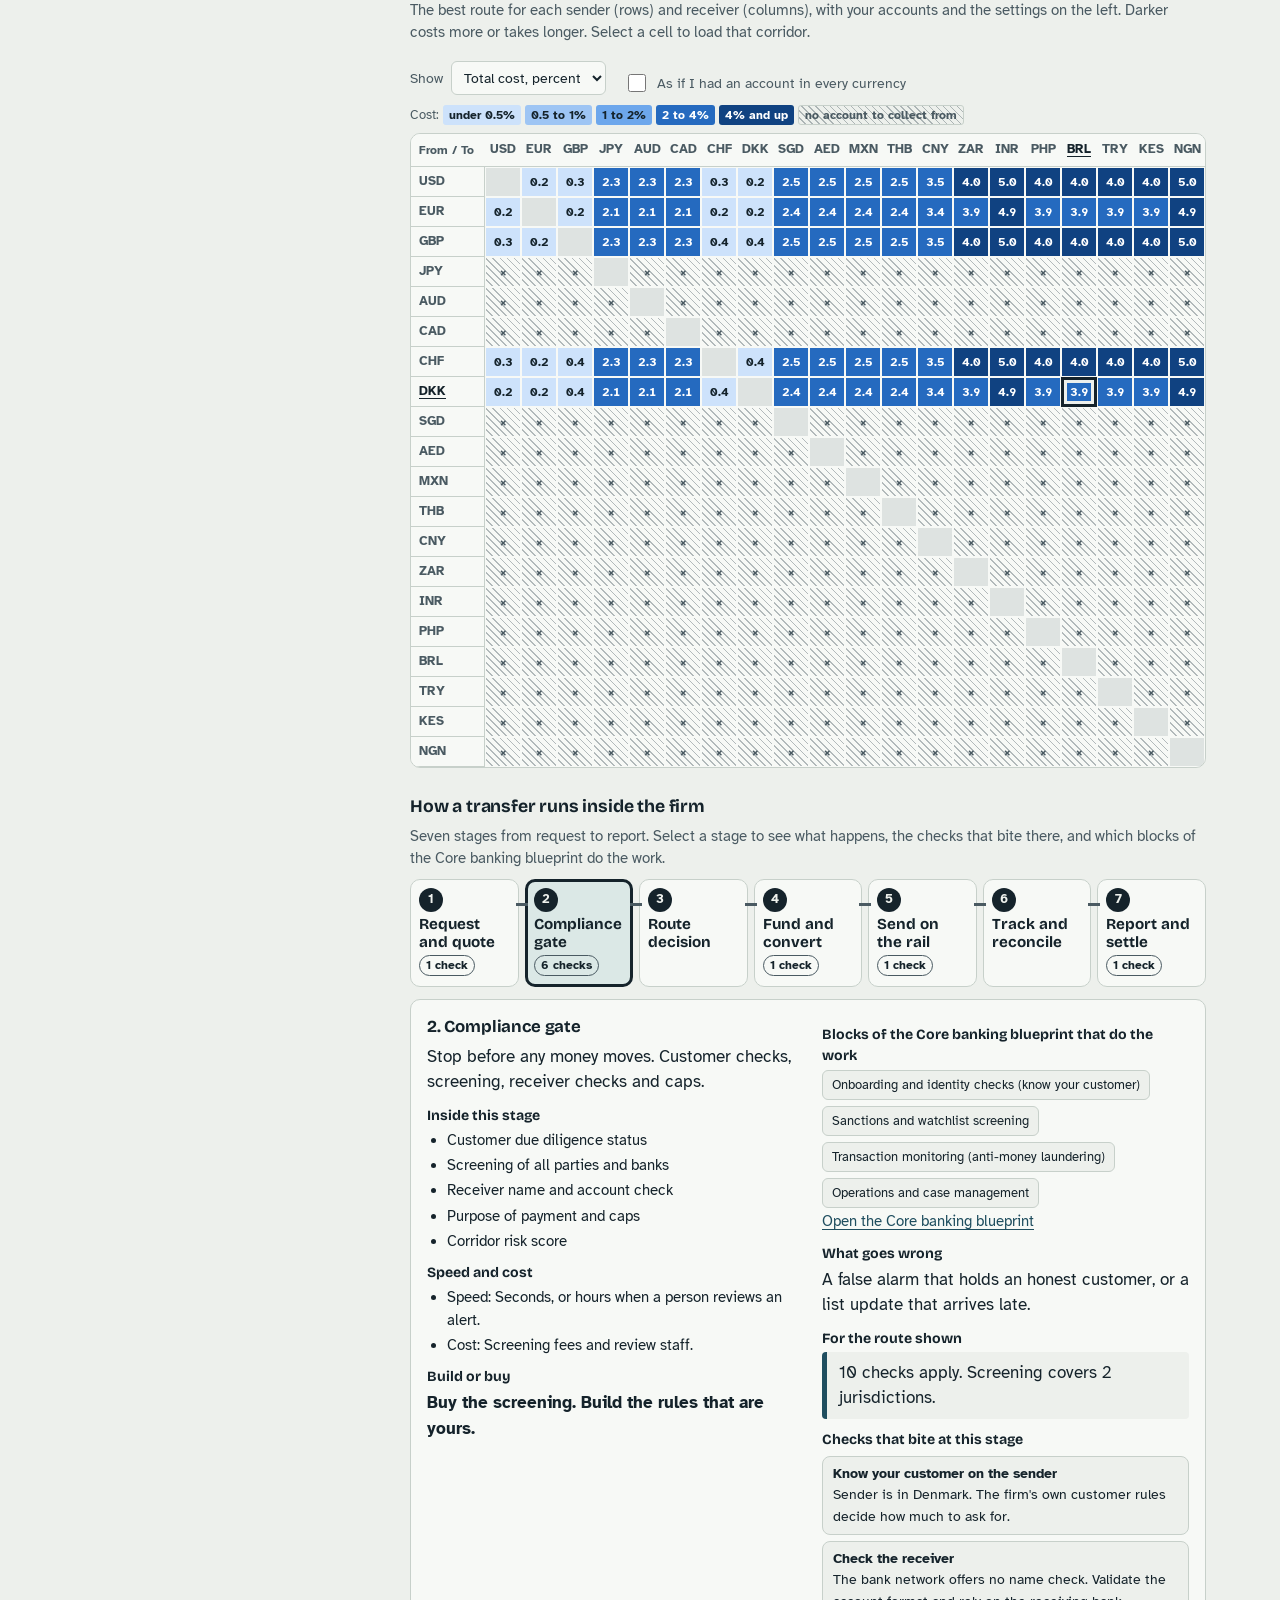
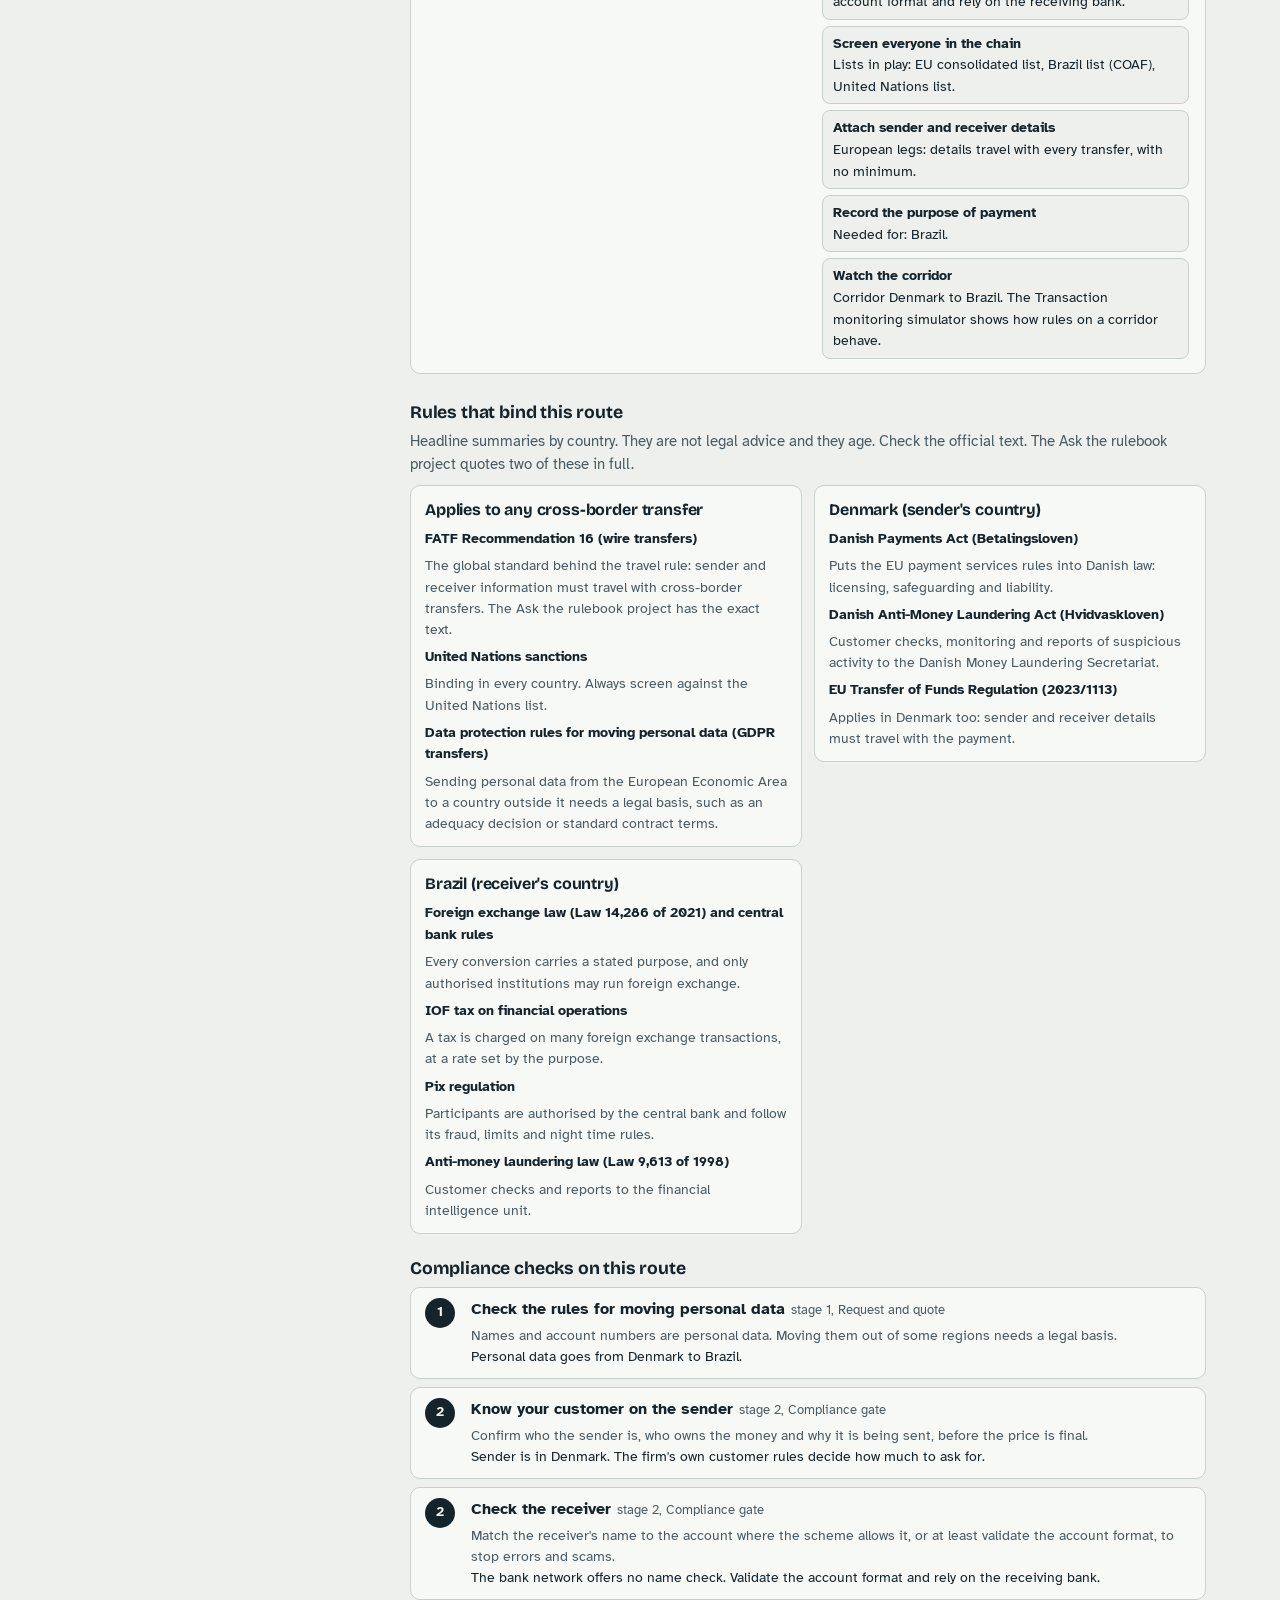
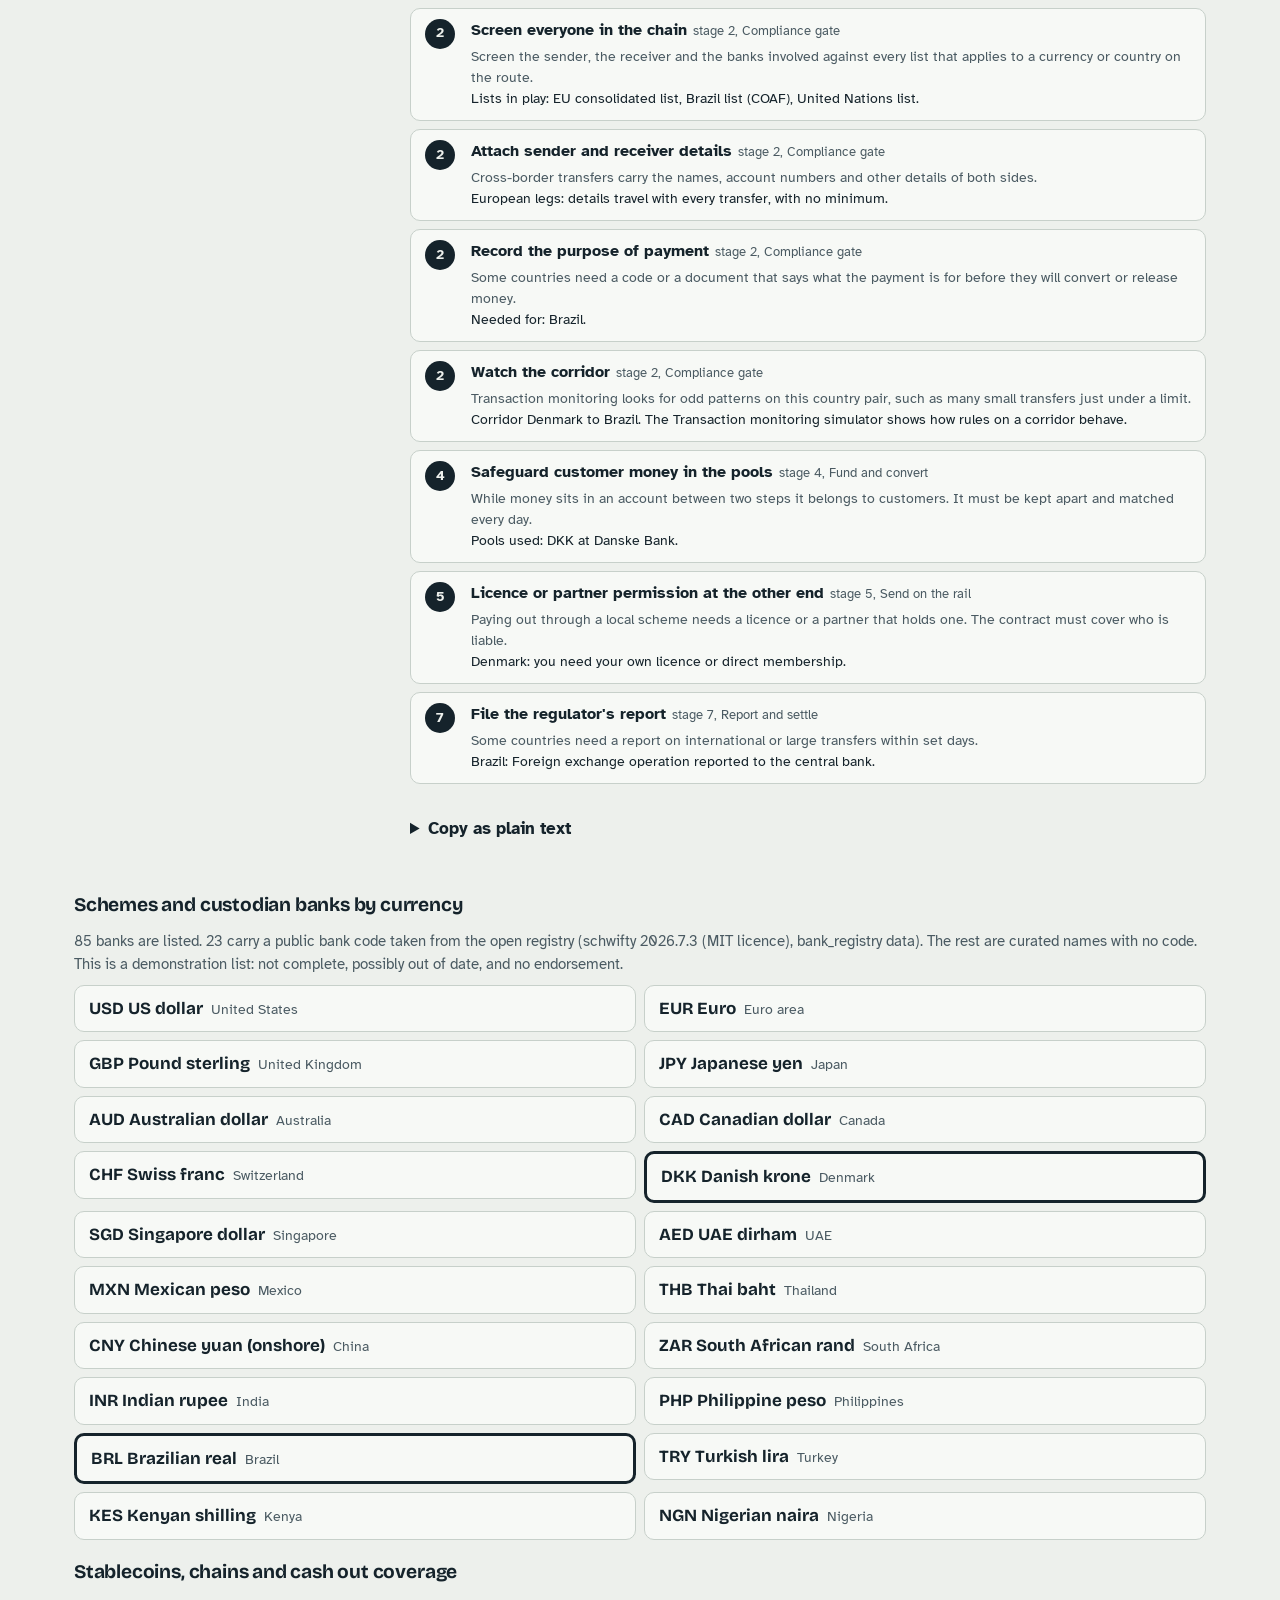
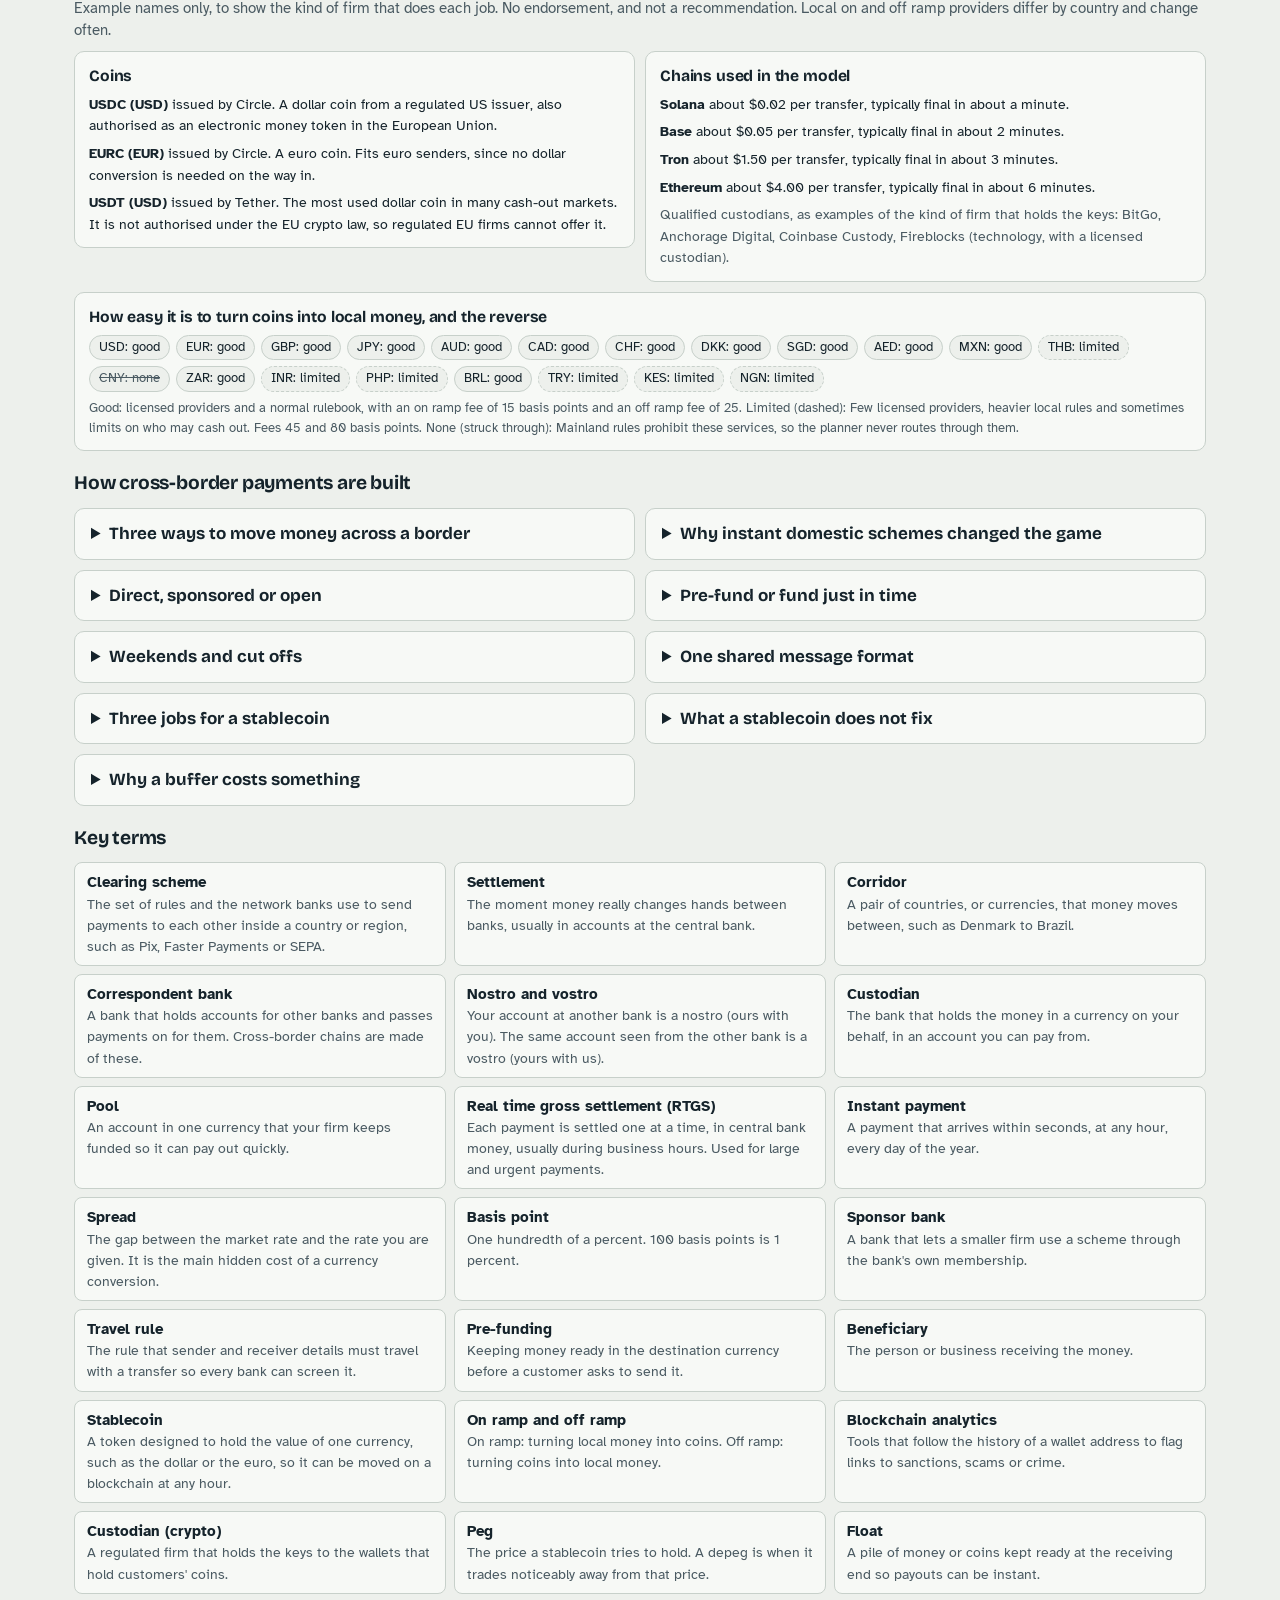
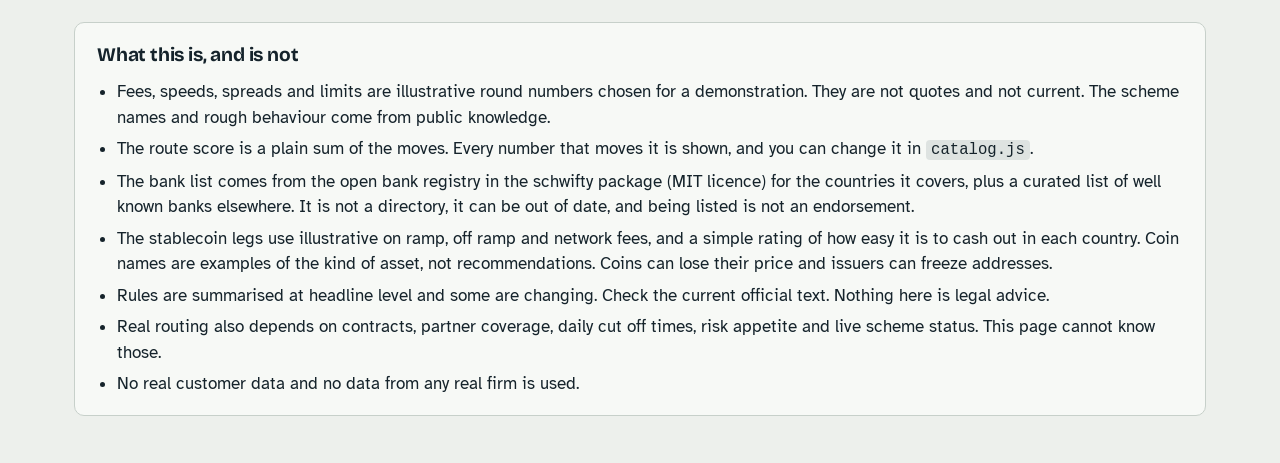
==== commit d8ccd023: "Add payment route planner with stablecoin routes" ====
--- a/payment-route-planner/index.html
+++ b/payment-route-planner/index.html
@@ -4,7 +4,7 @@
   <meta charset="utf-8">
   <meta name="viewport" content="width=device-width, initial-scale=1">
   <title>Payment route planner</title>
-  <meta name="description" content="Pick a sender country, a receiver country, an amount and what matters most. See the shortest paths through local clearing schemes, custodian banks and currency conversions, with cost, speed, the compliance checks and the rules that bind each route.">
+  <meta name="description" content="Pick a sender country, a receiver country, an amount and what matters most. See the shortest paths through local clearing schemes, custodian banks, currency conversions and stablecoins, with cost, speed, the compliance checks and the rules that bind each route.">
   <link rel="preconnect" href="https://fonts.googleapis.com">
   <link rel="preconnect" href="https://fonts.gstatic.com" crossorigin>
   <link rel="stylesheet" href="https://fonts.googleapis.com/css2?family=Atkinson+Hyperlegible:wght@400;700&family=Bricolage+Grotesque:opsz,wght@12..96,500;12..96,700&display=swap">
@@ -30,6 +30,11 @@
         <div id="transfer"></div>
       </section>
       <section class="group">
+        <h2>Stablecoin</h2>
+        <p class="hint">A token that holds one currency's value and moves on a blockchain at any hour. Try it as a bridge between two local schemes, with or without a float already sitting at the receiving end.</p>
+        <div id="stable"></div>
+      </section>
+      <section class="group">
         <h2>Your accounts</h2>
         <p class="hint">Which currencies your firm can hold, and how it reaches each local scheme.</p>
         <div id="footprints" class="presets"></div>
@@ -49,6 +54,14 @@
         <div id="kpis" class="kpis"></div>
       </section>
 
+      <section aria-label="Three ways to send this">
+        <h3>Three ways to send this</h3>
+        <p class="hint">The same transfer by banks only, with a stablecoin as the bridge, and with a stablecoin plus a float of coins already waiting at the receiving end. Select a row to switch to it.</p>
+        <p id="ways-line" class="ways-line"></p>
+        <div id="ways" class="ways"></div>
+        <p id="ways-why" class="hint"></p>
+      </section>
+
       <section aria-label="Routes">
         <h3>The best routes</h3>
         <p class="hint">Each route is a chain: the sender, one or more accounts (pools), and the receiver. The coloured links are the moves between them. Select a route to see its checks and rules below.</p>
@@ -61,6 +74,16 @@
         <h3>What would change the answer</h3>
         <p class="hint">Access you could add to your accounts, and what it would save on this corridor.</p>
         <div id="acquire" class="acquire"></div>
+      </section>
+
+      <section aria-label="Treasury">
+        <h3>Treasury: move value between your own pools</h3>
+        <p class="hint">Not a customer payment. This is topping up one pool from another, by a bank conversion or through a stablecoin. Uses the amount and timing chosen on the left.</p>
+        <div class="tr-ctl">
+          <label class="sortbox">From pool <select id="sel-tf"></select></label>
+          <label class="sortbox">To pool <select id="sel-tt"></select></label>
+        </div>
+        <div id="treasury" class="treasury"></div>
       </section>
 
       <section aria-label="Corridor heat map">
@@ -112,6 +135,9 @@
     <h2>Schemes and custodian banks by currency</h2>
     <p class="hint" id="dir-hint"></p>
     <div id="directory" class="directory"></div>
+    <h2>Stablecoins, chains and cash out coverage</h2>
+    <p class="hint" id="stable-hint"></p>
+    <div id="stable-ref" class="stable-ref"></div>
     <h2>How cross-border payments are built</h2>
     <div id="notes" class="note-grid"></div>
     <h2>Key terms</h2>
@@ -124,6 +150,7 @@
       <li>Fees, speeds, spreads and limits are illustrative round numbers chosen for a demonstration. They are not quotes and not current. The scheme names and rough behaviour come from public knowledge.</li>
       <li>The route score is a plain sum of the moves. Every number that moves it is shown, and you can change it in <code>catalog.js</code>.</li>
       <li>The bank list comes from the open bank registry in the schwifty package (MIT licence) for the countries it covers, plus a curated list of well known banks elsewhere. It is not a directory, it can be out of date, and being listed is not an endorsement.</li>
+      <li>The stablecoin legs use illustrative on ramp, off ramp and network fees, and a simple rating of how easy it is to cash out in each country. Coin names are examples of the kind of asset, not recommendations. Coins can lose their price and issuers can freeze addresses.</li>
       <li>Rules are summarised at headline level and some are changing. Check the current official text. Nothing here is legal advice.</li>
       <li>Real routing also depends on contracts, partner coverage, daily cut off times, risk appetite and live scheme status. This page cannot know those.</li>
       <li>No real customer data and no data from any real firm is used.</li>
--- a/payment-route-planner/styles.css
+++ b/payment-route-planner/styles.css
@@ -2,7 +2,7 @@
   --paper: #edf0ec; --panel: #f7f9f6; --ink: #15232b; --ink-soft: #4a5a62; --rule: #c7d0ca;
   --accent: #1f4e5f; --accent-ink: #ffffff; --accent-tint: #dbe8e6; --focus: #0b5fff;
   /* the four kinds of move: the first, second, third and seventh slots of the reference palette */
-  --l-in: #2a78d6; --l-fx: #eb6834; --l-out: #1baf7a; --l-swift: #6250d6;
+  --l-in: #2a78d6; --l-fx: #eb6834; --l-out: #1baf7a; --l-swift: #6250d6; --l-coin: #c2358a;
   /* heat map: one blue ramp, with the text colour that reads on each step */
   --h0: transparent; --h1: #cde2fb; --h2: #9ec5f4; --h3: #6da7ec; --h4: #256abf; --h5: #104281;
   --on-h0: #4a5a62; --on-h1: #15232b; --on-h2: #15232b; --on-h3: #15232b; --on-h4: #ffffff; --on-h5: #ffffff;
@@ -14,7 +14,7 @@
   :root {
     --paper: #0f1a20; --panel: #16252d; --ink: #e6ede9; --ink-soft: #a5b4ba; --rule: #2c3f48;
     --accent: #7fc4d8; --accent-ink: #0f1a20; --accent-tint: #1d3640; --focus: #8db4ff;
-    --l-in: #3987e5; --l-fx: #d95926; --l-out: #199e70; --l-swift: #9085e9;
+    --l-in: #3987e5; --l-fx: #d95926; --l-out: #199e70; --l-swift: #9085e9; --l-coin: #e062ae;
     --h1: #0d366b; --h2: #184f95; --h3: #256abf; --h4: #3987e5; --h5: #6da7ec;
     --on-h0: #a5b4ba; --on-h1: #e6ede9; --on-h2: #e6ede9; --on-h3: #ffffff; --on-h4: #0f1a20; --on-h5: #0f1a20;
   }
@@ -95,6 +95,7 @@
 .k-fx { --rc: var(--l-fx); } .k-fx .shape { border-radius: 50%; }
 .k-payout { --rc: var(--l-out); } .k-payout .shape { transform: rotate(45deg) scale(0.82); }
 .k-swift { --rc: var(--l-swift); } .k-swift .shape { clip-path: polygon(50% 0, 100% 100%, 0 100%); }
+.k-coin { --rc: var(--l-coin); } .k-coin .shape { clip-path: polygon(25% 3%, 75% 3%, 100% 50%, 75% 97%, 25% 97%, 0 50%); }
 .legend { display: flex; flex-wrap: wrap; gap: 6px 18px; font-size: 0.88rem; color: var(--ink-soft); margin-bottom: 12px; }
 .legend span { display: inline-flex; align-items: center; gap: 6px; }
 
@@ -116,6 +117,7 @@
 .node em { font-style: normal; font-size: 0.72rem; font-weight: 700; }
 .node.end { border-style: dashed; }
 .node.hold.partner { border-color: var(--l-swift); }
+.node.coin { border-color: var(--l-coin); background: color-mix(in srgb, var(--l-coin) 9%, var(--paper)); }
 .link { flex: 1 1 0; min-width: 104px; display: grid; align-content: center; justify-items: center; gap: 2px; padding: 0 4px; position: relative; text-align: center; }
 .link::before { content: ""; position: absolute; left: 0; right: 0; top: 50%; height: 4px; margin-top: -2px; background: var(--rc); border-radius: 2px; }
 .link .tag { position: relative; z-index: 1; display: inline-flex; align-items: center; gap: 6px; padding: 3px 8px; border-radius: 6px; font-size: 0.8rem; font-weight: 700; line-height: 1.15; border: 1px solid var(--rc); background: var(--panel); max-width: 100%; text-align: left; }
@@ -125,12 +127,14 @@
 .chain.dense .link { min-width: 84px; padding: 0 2px; }
 .chain.dense .link .tag { font-size: 0.72rem; padding: 3px 5px; gap: 4px; }
 .link.k-swift::before { background: repeating-linear-gradient(90deg, var(--rc) 0 10px, transparent 10px 15px); }
+.link.k-coin::before { background: repeating-linear-gradient(90deg, var(--rc) 0 4px, transparent 4px 7px); }
 @media (max-width: 760px) {
   .chain { flex-direction: column; align-items: stretch; }
   .node { width: auto; }
   .link { min-height: 56px; padding: 6px 0; }
   .link::before { left: 50%; right: auto; top: 0; bottom: 0; width: 4px; height: auto; margin: 0 0 0 -2px; }
   .link.k-swift::before { background: repeating-linear-gradient(180deg, var(--rc) 0 10px, transparent 10px 15px); }
+  .link.k-coin::before { background: repeating-linear-gradient(180deg, var(--rc) 0 4px, transparent 4px 7px); }
   .link .when { position: relative; top: auto; margin-top: 2px; }
 }
 
@@ -279,6 +283,48 @@
 .about ul { margin: 0; padding-left: 20px; display: grid; gap: 6px; }
 @media (max-width: 1179px) { .about { margin-left: 24px; margin-right: 24px; } }
 
+
+/* ---------- stablecoin parts ---------- */
+.ways-line { font-size: 1rem; margin: 6px 0 10px; }
+.ways { display: grid; gap: 8px; }
+.way { display: grid; grid-template-columns: minmax(0, 1.15fr) minmax(0, 1fr) minmax(0, 1fr); gap: 6px 16px; align-items: center; text-align: left; width: 100%; padding: 10px 14px; border: 1px solid var(--rule); border-radius: 10px; background: var(--panel); color: var(--ink); font: inherit; cursor: pointer; }
+.way[aria-pressed="true"] { border: 3px solid var(--ink); padding: 8px 12px; }
+.way b { display: block; font-family: var(--font-head); }
+.way small { display: block; color: var(--ink-soft); font-size: 0.82rem; }
+.way .cur { display: inline-block; margin-left: 8px; padding: 0 8px; border-radius: 999px; background: var(--ink); color: var(--paper); font-size: 0.72rem; font-weight: 700; vertical-align: middle; }
+.way .m { display: grid; gap: 2px; font-size: 0.85rem; }
+.way .m span.t { display: block; height: 10px; background: color-mix(in srgb, var(--ink-soft) 12%, transparent); border-radius: 3px; }
+.way .m span.f { display: block; height: 100%; border-radius: 3px; background: var(--ink-soft); min-width: 3px; }
+.way.coin .m span.f { background: var(--l-coin); }
+.way .m b { display: inline; font-family: var(--font-body); font-variant-numeric: tabular-nums; }
+.way.none { opacity: 0.7; cursor: default; }
+.tr-ctl { display: flex; flex-wrap: wrap; gap: 8px 18px; margin: 8px 0 10px; }
+.treasury { display: grid; gap: 12px; }
+@media (min-width: 900px) { .treasury.two { grid-template-columns: 1fr 1fr; align-items: start; } }
+.tr-card { background: var(--panel); border: 1px solid var(--rule); border-radius: 12px; padding: 12px 14px; display: grid; gap: 8px; min-width: 0; }
+.tr-card h4 { margin: 0; font-size: 1rem; }
+.tr-card .nums { display: flex; flex-wrap: wrap; gap: 4px 18px; font-size: 0.92rem; }
+.tr-card .nums b { font-variant-numeric: tabular-nums; }
+.tr-card .chain { overflow-x: auto; }
+.tr-verdict { font-size: 0.95rem; padding: 8px 12px; border-left: 5px solid var(--l-coin); background: var(--paper); border-radius: 4px; }
+.rule-card dt .tagc, .blk.coin .tagc { display: inline-block; margin-left: 8px; padding: 0 7px; border-radius: 999px; border: 1px solid var(--l-coin); color: var(--ink); font-size: 0.7rem; font-weight: 700; vertical-align: middle; }
+.blk.coin { border-color: var(--l-coin); }
+.coin-extra { margin-top: 10px; padding: 8px 12px; border-left: 5px solid var(--l-coin); background: var(--paper); border-radius: 4px; }
+.coin-extra h5 { margin-top: 0; }
+.coin-extra .blocks { margin: 8px 0; }
+.coin-extra ul { margin: 0; padding-left: 20px; }
+.stable-ref { display: grid; gap: 10px; margin-bottom: 18px; }
+@media (min-width: 900px) { .stable-ref { grid-template-columns: 1fr 1fr; align-items: start; } .stable-ref .wide { grid-column: 1 / -1; } }
+.stable-ref .box { background: var(--panel); border: 1px solid var(--rule); border-radius: 10px; padding: 12px 14px; display: grid; gap: 6px; font-size: 0.9rem; min-width: 0; }
+.stable-ref h4 { margin: 0; font-size: 0.98rem; }
+.stable-ref .meta { color: var(--ink-soft); }
+.cover { display: flex; flex-wrap: wrap; gap: 6px; }
+.cover span { padding: 2px 9px; border: 1px solid var(--rule); border-radius: 999px; background: var(--paper); font-size: 0.82rem; }
+.cover span[data-c="limited"] { border-style: dashed; }
+.cover span[data-c="none"] { text-decoration: line-through; color: var(--ink-soft); }
+.stable-ref .ctl-note { color: var(--ink-soft); font-size: 0.84rem; }
+@media (max-width: 760px) { .way { grid-template-columns: minmax(0, 1fr); } }
+
 /* ---------- tooltip ---------- */
 .tip { position: fixed; z-index: 30; pointer-events: none; max-width: 270px; padding: 8px 10px; border-radius: 8px; background: var(--ink); color: var(--paper); font-size: 0.85rem; line-height: 1.3; box-shadow: 0 4px 14px rgba(0, 0, 0, 0.25); }
 .tip strong { display: block; font-size: 1rem; }
@@ -289,3 +335,6 @@
   table.matrix th.row, table.matrix th.corner { min-width: 44px; padding: 0 4px; }
   .vs-bars div { grid-template-columns: 60px minmax(0, 1fr) 46px; }
 }
+
+.sortbox.chk { display: flex; align-items: flex-start; gap: 8px; margin: 10px 0 0; color: var(--ink); }
+.sortbox.chk input { flex: none; margin-top: 2px; }
